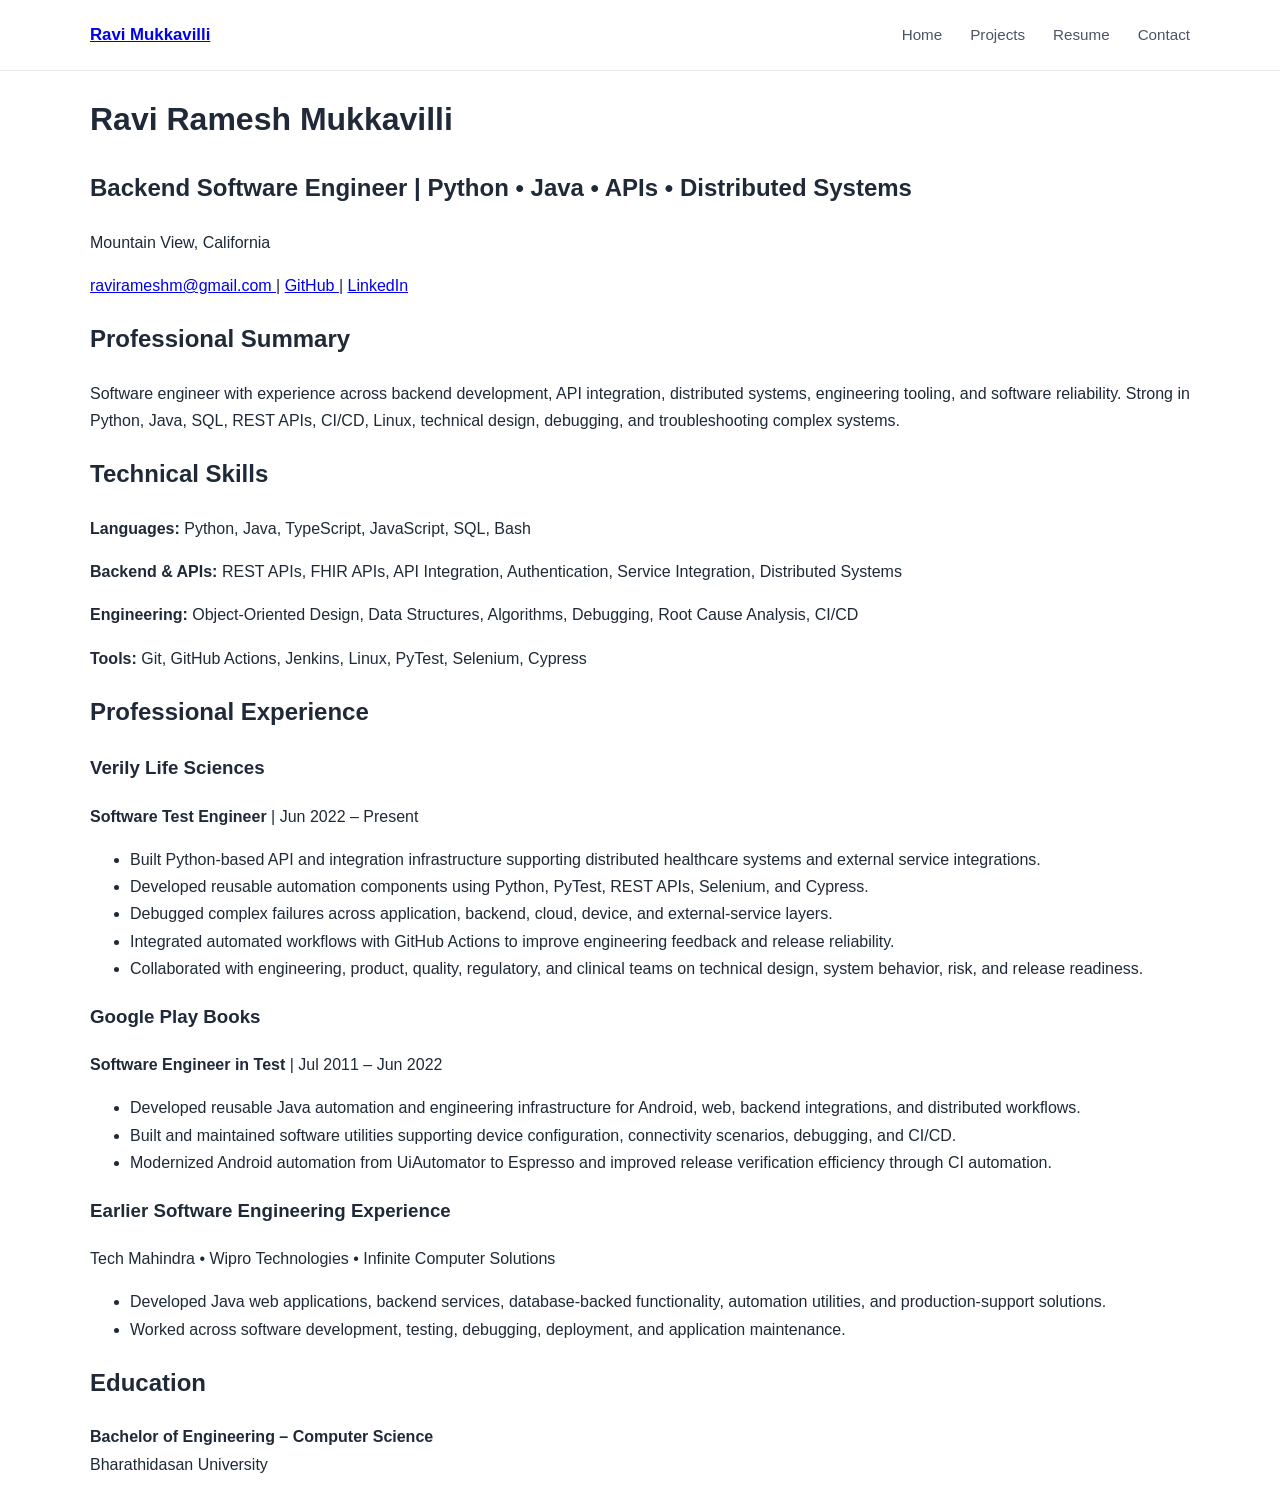
==== Resume.html @ 2ab73426 "Fix resume" ====
<!DOCTYPE html>
<html lang="en">

<head>
    <meta charset="UTF-8">
    <meta name="viewport"
          content="width=device-width, initial-scale=1.0">

    <title>Ravi Mukkavilli | Resume</title>

    <link rel="stylesheet" href="styles.css">
</head>

<body>

<nav class="navbar">
    <div class="container nav-content">

        <div class="logo">
            <a href="index.html">Ravi Mukkavilli</a>
        </div>

        <div class="nav-links">
            <a href="index.html">Home</a>
            <a href="index.html#projects">Projects</a>
            <a href="resume.html">Resume</a>
            <a href="index.html#contact">Contact</a>
        </div>

    </div>
</nav>


<main class="resume-page">

<div class="container">

    <header class="resume-header">

        <h1>Ravi Ramesh Mukkavilli</h1>

        <h2>
            Backend Software Engineer |
            Python • Java • APIs • Distributed Systems
        </h2>

        <p>
            Mountain View, California
        </p>

        <p>
            <a href="mailto:ravirameshm@gmail.com">
                ravirameshm@gmail.com
            </a>

            |

            <a href="https://github.com/rmukkavilli"
               target="_blank">
                GitHub
            </a>

            |

            <a href="YOUR_LINKEDIN_URL"
               target="_blank">
                LinkedIn
            </a>
        </p>

    </header>


    <section class="resume-section">

        <h2>Professional Summary</h2>

        <p>
            Software engineer with experience across backend development,
            API integration, distributed systems, engineering tooling,
            and software reliability. Strong in Python, Java, SQL,
            REST APIs, CI/CD, Linux, technical design, debugging,
            and troubleshooting complex systems.
        </p>

    </section>


    <section class="resume-section">

        <h2>Technical Skills</h2>

        <p>
            <strong>Languages:</strong>
            Python, Java, TypeScript, JavaScript, SQL, Bash
        </p>

        <p>
            <strong>Backend & APIs:</strong>
            REST APIs, FHIR APIs, API Integration,
            Authentication, Service Integration,
            Distributed Systems
        </p>

        <p>
            <strong>Engineering:</strong>
            Object-Oriented Design, Data Structures,
            Algorithms, Debugging, Root Cause Analysis,
            CI/CD
        </p>

        <p>
            <strong>Tools:</strong>
            Git, GitHub Actions, Jenkins, Linux,
            PyTest, Selenium, Cypress
        </p>

    </section>


    <section class="resume-section">

        <h2>Professional Experience</h2>

        <article class="resume-job">

            <h3>Verily Life Sciences</h3>

            <p>
                <strong>Software Test Engineer</strong>
                | Jun 2022 – Present
            </p>

            <ul>
                <li>
                    Built Python-based API and integration infrastructure
                    supporting distributed healthcare systems and
                    external service integrations.
                </li>

                <li>
                    Developed reusable automation components using
                    Python, PyTest, REST APIs, Selenium, and Cypress.
                </li>

                <li>
                    Debugged complex failures across application,
                    backend, cloud, device, and external-service layers.
                </li>

                <li>
                    Integrated automated workflows with GitHub Actions
                    to improve engineering feedback and release reliability.
                </li>

                <li>
                    Collaborated with engineering, product, quality,
                    regulatory, and clinical teams on technical design,
                    system behavior, risk, and release readiness.
                </li>
            </ul>

        </article>


        <article class="resume-job">

            <h3>Google Play Books</h3>

            <p>
                <strong>Software Engineer in Test</strong>
                | Jul 2011 – Jun 2022
            </p>

            <ul>

                <li>
                    Developed reusable Java automation and engineering
                    infrastructure for Android, web, backend integrations,
                    and distributed workflows.
                </li>

                <li>
                    Built and maintained software utilities supporting
                    device configuration, connectivity scenarios,
                    debugging, and CI/CD.
                </li>

                <li>
                    Modernized Android automation from UiAutomator
                    to Espresso and improved release verification
                    efficiency through CI automation.
                </li>

            </ul>

        </article>


        <article class="resume-job">

            <h3>Earlier Software Engineering Experience</h3>

            <p>
                Tech Mahindra • Wipro Technologies •
                Infinite Computer Solutions
            </p>

            <ul>

                <li>
                    Developed Java web applications,
                    backend services, database-backed functionality,
                    automation utilities, and production-support solutions.
                </li>

                <li>
                    Worked across software development,
                    testing, debugging, deployment,
                    and application maintenance.
                </li>

            </ul>

        </article>

    </section>


    <section class="resume-section">

        <h2>Education</h2>

        <p>
            <strong>Bachelor of Engineering – Computer Science</strong><br>
            Bharathidasan University
        </p>

    </section>

</div>

</main>

</body>
</html>
---- styles.css ----
/* ---------- Base ---------- */

* {
    box-sizing: border-box;
}

html {
    scroll-behavior: smooth;
}

body {
    margin: 0;
    font-family:
        Inter,
        -apple-system,
        BlinkMacSystemFont,
        "Segoe UI",
        sans-serif;

    background: #ffffff;
    color: #1f2937;
    line-height: 1.7;
}

.container {
    width: min(1100px, 90%);
    margin: 0 auto;
}


/* ---------- Navigation ---------- */

.navbar {
    background: #ffffff;
    border-bottom: 1px solid #e5e7eb;
    position: sticky;
    top: 0;
    z-index: 10;
}

.nav-content {
    display: flex;
    justify-content: space-between;
    align-items: center;
    min-height: 70px;
}

.logo {
    font-weight: 700;
    font-size: 1.05rem;
}

.nav-links {
    display: flex;
    gap: 28px;
}

.nav-links a {
    text-decoration: none;
    color: #4b5563;
    font-size: 0.95rem;
}

.nav-links a:hover {
    color: #111827;
}


/* ---------- Hero ---------- */

.hero {
    padding: 110px 0 95px;
    background:
        linear-gradient(
            135deg,
            #f8fafc 0%,
            #eef2ff 100%
        );
}

.eyebrow,
.section-label {
    font-size: 0.8rem;
    font-weight: 700;
    letter-spacing: 0.15em;
    text-transform: uppercase;
    color: #4f46e5;
}

.hero h1 {
    max-width: 850px;
    margin: 15px 0 20px;
    font-size: clamp(2.5rem, 6vw, 4.5rem);
    line-height: 1.08;
    letter-spacing: -0.04em;
    color: #111827;
}

.hero-text {
    max-width: 720px;
    font-size: 1.25rem;
    color: #4b5563;
}

.hero-buttons {
    display: flex;
    gap: 14px;
    margin-top: 35px;
}

.button {
    display: inline-block;
    padding: 12px 22px;
    border-radius: 8px;
    text-decoration: none;
    font-weight: 600;
}

.primary {
    background: #111827;
    color: #ffffff;
}

.secondary {
    border: 1px solid #d1d5db;
    color: #111827;
    background: #ffffff;
}


/* ---------- Sections ---------- */

.section {
    padding: 85px 0;
}

.alternate {
    background: #f8fafc;
}

.section h2 {
    margin: 8px 0 20px;
    font-size: 2.2rem;
    color: #111827;
}

.section-intro {
    max-width: 800px;
    font-size: 1.15rem;
}


/* ---------- Projects ---------- */

.project-grid {
    display: grid;
    grid-template-columns: repeat(3, 1fr);
    gap: 24px;
    margin-top: 35px;
}

.project-card {
    background: #ffffff;
    border: 1px solid #e5e7eb;
    border-radius: 14px;
    padding: 28px;
}

.project-card h3 {
    margin-top: 12px;
    color: #111827;
}

.project-status {
    display: inline-block;
    padding: 5px 9px;
    border-radius: 6px;
    background: #eef2ff;
    color: #4338ca;
    font-size: 0.7rem;
    font-weight: 700;
}

.tags {
    display: flex;
    flex-wrap: wrap;
    gap: 7px;
    margin: 18px 0;
}

.tags span {
    background: #f3f4f6;
    border-radius: 6px;
    padding: 5px 8px;
    font-size: 0.8rem;
}

.project-goal {
    color: #6b7280;
    font-size: 0.92rem;
}


/* ---------- Experience ---------- */

.experience-item {
    max-width: 850px;
    padding: 25px 0;
    border-bottom: 1px solid #e5e7eb;
}

.experience-item h3 {
    margin-bottom: 2px;
    font-size: 1.3rem;
    color: #111827;
}

.role {
    margin-top: 0;
    font-weight: 600;
    color: #4f46e5;
}


/* ---------- Skills ---------- */

.skills-grid {
    display: grid;
    grid-template-columns: repeat(4, 1fr);
    gap: 25px;
    margin-top: 30px;
}

.skill-group {
    background: #ffffff;
    border: 1px solid #e5e7eb;
    border-radius: 12px;
    padding: 22px;
}

.skill-group h3 {
    margin-top: 0;
    color: #111827;
}

.skill-group p {
    margin: 6px 0;
    color: #4b5563;
}


/* ---------- Contact ---------- */

.contact-section {
    text-align: center;
}

.contact-section p {
    max-width: 650px;
    margin-left: auto;
    margin-right: auto;
}

.contact-links {
    display: flex;
    justify-content: center;
    gap: 25px;
    margin-top: 25px;
}

.contact-links a {
    color: #4f46e5;
    text-decoration: none;
    font-weight: 600;
}


/* ---------- Footer ---------- */

footer {
    border-top: 1px solid #e5e7eb;
    padding: 25px 0;
    text-align: center;
    color: #6b7280;
    font-size: 0.9rem;
}


/* ---------- Mobile ---------- */

@media (max-width: 850px) {

    .nav-links {
        display: none;
    }

    .project-grid,
    .skills-grid {
        grid-template-columns: 1fr;
    }

    .hero {
        padding: 80px 0 70px;
    }

    .hero-buttons {
        flex-direction: column;
        align-items: flex-start;
    }
}
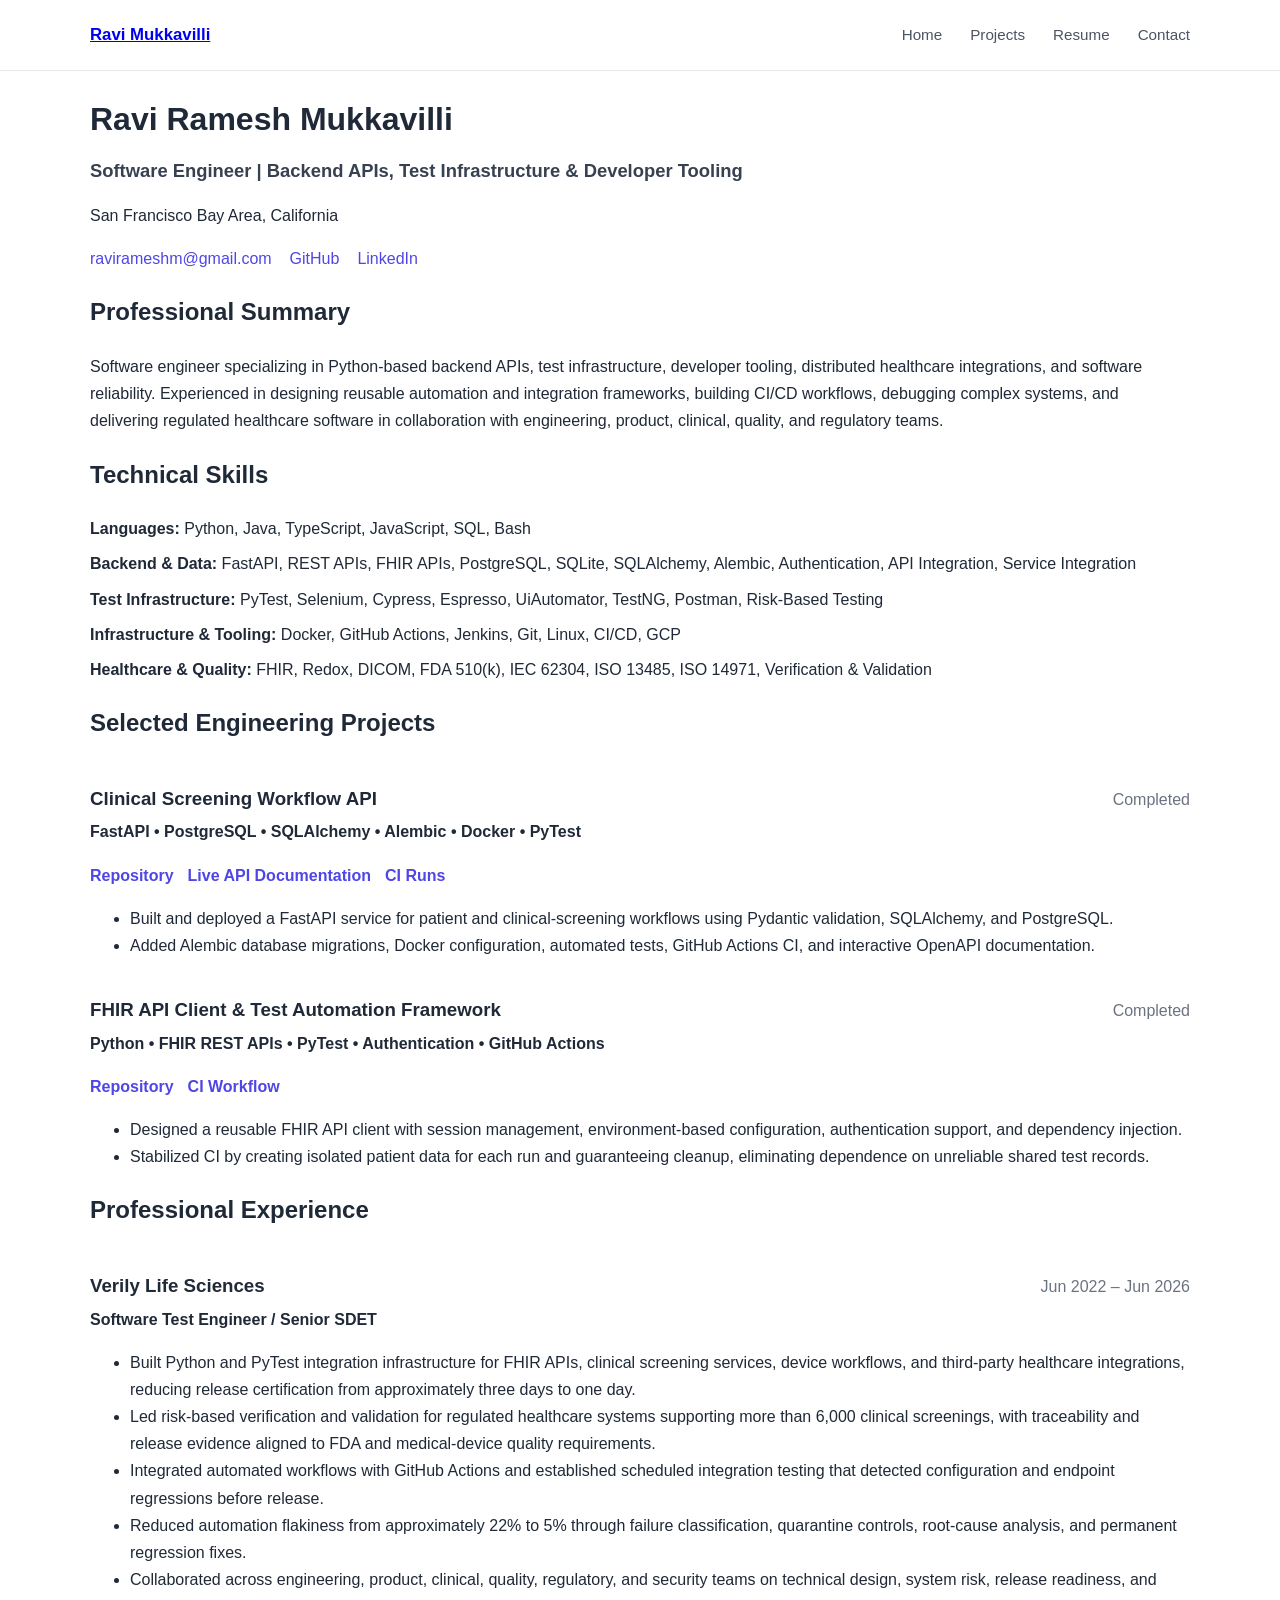
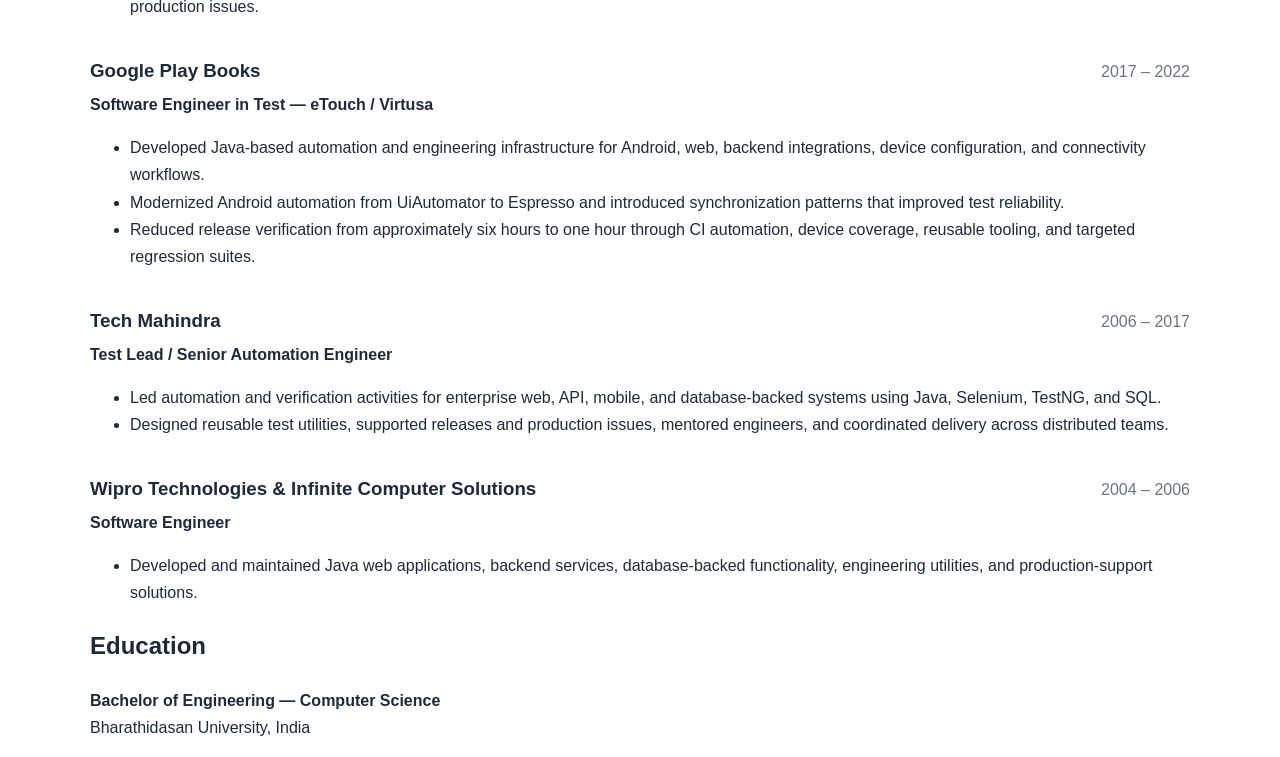
==== commit a8555547: "Resume" ====
--- a/Resume.html
+++ b/Resume.html
@@ -1,246 +1,350 @@
 <!DOCTYPE html>
 <html lang="en">
-
 <head>
     <meta charset="UTF-8">
-    <meta name="viewport"
-          content="width=device-width, initial-scale=1.0">
-
+    <meta name="viewport" content="width=device-width, initial-scale=1.0">
+    <meta
+        name="description"
+        content="Resume of Ravi Ramesh Mukkavilli — Software Engineer specializing in backend APIs, test infrastructure, developer tooling, and healthcare systems."
+    >
     <title>Ravi Mukkavilli | Resume</title>
-
     <link rel="stylesheet" href="styles.css">
+
+    <style>
+        .resume-header h1 {
+            margin-bottom: 8px;
+        }
+
+        .resume-title {
+            margin: 0 0 12px;
+            color: #374151;
+            font-size: 1.15rem;
+        }
+
+        .resume-contact {
+            display: flex;
+            flex-wrap: wrap;
+            gap: 8px 18px;
+            margin-top: 12px;
+        }
+
+        .resume-contact a {
+            color: #4f46e5;
+            text-decoration: none;
+        }
+
+        .resume-contact a:hover,
+        .resume-links a:hover {
+            text-decoration: underline;
+        }
+
+        .resume-job-header {
+            display: flex;
+            justify-content: space-between;
+            align-items: baseline;
+            gap: 20px;
+        }
+
+        .resume-job-header h3 {
+            margin-bottom: 4px;
+        }
+
+        .resume-date {
+            color: #6b7280;
+            white-space: nowrap;
+        }
+
+        .resume-role {
+            margin-top: 0;
+            font-weight: 600;
+        }
+
+        .resume-links {
+            display: flex;
+            flex-wrap: wrap;
+            gap: 14px;
+            margin: 8px 0 12px;
+        }
+
+        .resume-links a {
+            color: #4f46e5;
+            font-weight: 600;
+            text-decoration: none;
+        }
+
+        .resume-skills p {
+            margin: 8px 0;
+        }
+
+        @media (max-width: 700px) {
+            .resume-job-header {
+                display: block;
+            }
+
+            .resume-date {
+                display: block;
+                margin-bottom: 4px;
+            }
+        }
+
+        @media print {
+            .navbar {
+                display: none;
+            }
+
+            .resume-page {
+                padding-top: 0;
+            }
+
+            a {
+                color: inherit !important;
+                text-decoration: none !important;
+            }
+
+            .resume-job,
+            .resume-section {
+                break-inside: avoid;
+            }
+        }
+    </style>
 </head>
 
 <body>
-
-<nav class="navbar">
-    <div class="container nav-content">
-
-        <div class="logo">
-            <a href="index.html">Ravi Mukkavilli</a>
+    <nav class="navbar" aria-label="Primary navigation">
+        <div class="container nav-content">
+            <div class="logo">
+                <a href="index.html">Ravi Mukkavilli</a>
+            </div>
+
+            <div class="nav-links">
+                <a href="index.html">Home</a>
+                <a href="index.html#projects">Projects</a>
+                <a href="Resume.html" aria-current="page">Resume</a>
+                <a href="index.html#contact">Contact</a>
+            </div>
         </div>
-
-        <div class="nav-links">
-            <a href="index.html">Home</a>
-            <a href="index.html#projects">Projects</a>
-            <a href="resume.html">Resume</a>
-            <a href="index.html#contact">Contact</a>
+    </nav>
+
+    <main class="resume-page">
+        <div class="container">
+            <header class="resume-header">
+                <h1>Ravi Ramesh Mukkavilli</h1>
+                <h2 class="resume-title">
+                    Software Engineer | Backend APIs, Test Infrastructure &amp; Developer Tooling
+                </h2>
+                <p>San Francisco Bay Area, California</p>
+
+                <div class="resume-contact">
+                    <a href="mailto:ravirameshm@gmail.com">ravirameshm@gmail.com</a>
+                    <a href="https://github.com/rmukkavilli" target="_blank" rel="noopener noreferrer">GitHub</a>
+                    <a
+                        href="https://www.linkedin.com/in/ravi-ramesh-mukkavilli-1392806a/"
+                        target="_blank"
+                        rel="noopener noreferrer"
+                    >LinkedIn</a>
+                </div>
+            </header>
+
+            <section class="resume-section">
+                <h2>Professional Summary</h2>
+                <p>
+                    Software engineer specializing in Python-based backend APIs, test infrastructure,
+                    developer tooling, distributed healthcare integrations, and software reliability.
+                    Experienced in designing reusable automation and integration frameworks, building
+                    CI/CD workflows, debugging complex systems, and delivering regulated healthcare
+                    software in collaboration with engineering, product, clinical, quality, and
+                    regulatory teams.
+                </p>
+            </section>
+
+            <section class="resume-section resume-skills">
+                <h2>Technical Skills</h2>
+                <p><strong>Languages:</strong> Python, Java, TypeScript, JavaScript, SQL, Bash</p>
+                <p>
+                    <strong>Backend &amp; Data:</strong> FastAPI, REST APIs, FHIR APIs, PostgreSQL,
+                    SQLite, SQLAlchemy, Alembic, Authentication, API Integration, Service Integration
+                </p>
+                <p>
+                    <strong>Test Infrastructure:</strong> PyTest, Selenium, Cypress, Espresso,
+                    UiAutomator, TestNG, Postman, Risk-Based Testing
+                </p>
+                <p>
+                    <strong>Infrastructure &amp; Tooling:</strong> Docker, GitHub Actions, Jenkins,
+                    Git, Linux, CI/CD, GCP
+                </p>
+                <p>
+                    <strong>Healthcare &amp; Quality:</strong> FHIR, Redox, DICOM, FDA 510(k),
+                    IEC 62304, ISO 13485, ISO 14971, Verification &amp; Validation
+                </p>
+            </section>
+
+            <section class="resume-section">
+                <h2>Selected Engineering Projects</h2>
+
+                <article class="resume-job">
+                    <div class="resume-job-header">
+                        <h3>Clinical Screening Workflow API</h3>
+                        <span class="resume-date">Completed</span>
+                    </div>
+                    <p class="resume-role">FastAPI • PostgreSQL • SQLAlchemy • Alembic • Docker • PyTest</p>
+                    <div class="resume-links">
+                        <a
+                            href="https://github.com/rmukkavilli/clinical-screening-api"
+                            target="_blank"
+                            rel="noopener noreferrer"
+                        >Repository</a>
+                        <a
+                            href="https://backend-project-api-cswq.onrender.com/docs"
+                            target="_blank"
+                            rel="noopener noreferrer"
+                        >Live API Documentation</a>
+                        <a
+                            href="https://github.com/rmukkavilli/clinical-screening-api/actions"
+                            target="_blank"
+                            rel="noopener noreferrer"
+                        >CI Runs</a>
+                    </div>
+                    <ul>
+                        <li>
+                            Built and deployed a FastAPI service for patient and clinical-screening
+                            workflows using Pydantic validation, SQLAlchemy, and PostgreSQL.
+                        </li>
+                        <li>
+                            Added Alembic database migrations, Docker configuration, automated tests,
+                            GitHub Actions CI, and interactive OpenAPI documentation.
+                        </li>
+                    </ul>
+                </article>
+
+                <article class="resume-job">
+                    <div class="resume-job-header">
+                        <h3>FHIR API Client &amp; Test Automation Framework</h3>
+                        <span class="resume-date">Completed</span>
+                    </div>
+                    <p class="resume-role">Python • FHIR REST APIs • PyTest • Authentication • GitHub Actions</p>
+                    <div class="resume-links">
+                        <a
+                            href="https://github.com/rmukkavilli/rmukkavilli/tree/main/pytest-fhir"
+                            target="_blank"
+                            rel="noopener noreferrer"
+                        >Repository</a>
+                        <a
+                            href="https://github.com/rmukkavilli/rmukkavilli/actions/workflows/workflow.yaml"
+                            target="_blank"
+                            rel="noopener noreferrer"
+                        >CI Workflow</a>
+                    </div>
+                    <ul>
+                        <li>
+                            Designed a reusable FHIR API client with session management, environment-based
+                            configuration, authentication support, and dependency injection.
+                        </li>
+                        <li>
+                            Stabilized CI by creating isolated patient data for each run and guaranteeing
+                            cleanup, eliminating dependence on unreliable shared test records.
+                        </li>
+                    </ul>
+                </article>
+            </section>
+
+            <section class="resume-section">
+                <h2>Professional Experience</h2>
+
+                <article class="resume-job">
+                    <div class="resume-job-header">
+                        <h3>Verily Life Sciences</h3>
+                        <span class="resume-date">Jun 2022 – Jun 2026</span>
+                    </div>
+                    <p class="resume-role">Software Test Engineer / Senior SDET</p>
+                    <ul>
+                        <li>
+                            Built Python and PyTest integration infrastructure for FHIR APIs, clinical
+                            screening services, device workflows, and third-party healthcare integrations,
+                            reducing release certification from approximately three days to one day.
+                        </li>
+                        <li>
+                            Led risk-based verification and validation for regulated healthcare systems
+                            supporting more than 6,000 clinical screenings, with traceability and release
+                            evidence aligned to FDA and medical-device quality requirements.
+                        </li>
+                        <li>
+                            Integrated automated workflows with GitHub Actions and established scheduled
+                            integration testing that detected configuration and endpoint regressions before release.
+                        </li>
+                        <li>
+                            Reduced automation flakiness from approximately 22% to 5% through failure
+                            classification, quarantine controls, root-cause analysis, and permanent regression fixes.
+                        </li>
+                        <li>
+                            Collaborated across engineering, product, clinical, quality, regulatory, and
+                            security teams on technical design, system risk, release readiness, and production issues.
+                        </li>
+                    </ul>
+                </article>
+
+                <article class="resume-job">
+                    <div class="resume-job-header">
+                        <h3>Google Play Books</h3>
+                        <span class="resume-date">2017 – 2022</span>
+                    </div>
+                    <p class="resume-role">Software Engineer in Test — eTouch / Virtusa</p>
+                    <ul>
+                        <li>
+                            Developed Java-based automation and engineering infrastructure for Android,
+                            web, backend integrations, device configuration, and connectivity workflows.
+                        </li>
+                        <li>
+                            Modernized Android automation from UiAutomator to Espresso and introduced
+                            synchronization patterns that improved test reliability.
+                        </li>
+                        <li>
+                            Reduced release verification from approximately six hours to one hour through
+                            CI automation, device coverage, reusable tooling, and targeted regression suites.
+                        </li>
+                    </ul>
+                </article>
+
+                <article class="resume-job">
+                    <div class="resume-job-header">
+                        <h3>Tech Mahindra</h3>
+                        <span class="resume-date">2006 – 2017</span>
+                    </div>
+                    <p class="resume-role">Test Lead / Senior Automation Engineer</p>
+                    <ul>
+                        <li>
+                            Led automation and verification activities for enterprise web, API, mobile,
+                            and database-backed systems using Java, Selenium, TestNG, and SQL.
+                        </li>
+                        <li>
+                            Designed reusable test utilities, supported releases and production issues,
+                            mentored engineers, and coordinated delivery across distributed teams.
+                        </li>
+                    </ul>
+                </article>
+
+                <article class="resume-job">
+                    <div class="resume-job-header">
+                        <h3>Wipro Technologies &amp; Infinite Computer Solutions</h3>
+                        <span class="resume-date">2004 – 2006</span>
+                    </div>
+                    <p class="resume-role">Software Engineer</p>
+                    <ul>
+                        <li>
+                            Developed and maintained Java web applications, backend services,
+                            database-backed functionality, engineering utilities, and production-support solutions.
+                        </li>
+                    </ul>
+                </article>
+            </section>
+
+            <section class="resume-section">
+                <h2>Education</h2>
+                <p>
+                    <strong>Bachelor of Engineering — Computer Science</strong><br>
+                    Bharathidasan University, India
+                </p>
+            </section>
         </div>
-
-    </div>
-</nav>
-
-
-<main class="resume-page">
-
-<div class="container">
-
-    <header class="resume-header">
-
-        <h1>Ravi Ramesh Mukkavilli</h1>
-
-        <h2>
-            Backend Software Engineer |
-            Python • Java • APIs • Distributed Systems
-        </h2>
-
-        <p>
-            Mountain View, California
-        </p>
-
-        <p>
-            <a href="mailto:ravirameshm@gmail.com">
-                ravirameshm@gmail.com
-            </a>
-
-            |
-
-            <a href="https://github.com/rmukkavilli"
-               target="_blank">
-                GitHub
-            </a>
-
-            |
-
-            <a href="YOUR_LINKEDIN_URL"
-               target="_blank">
-                LinkedIn
-            </a>
-        </p>
-
-    </header>
-
-
-    <section class="resume-section">
-
-        <h2>Professional Summary</h2>
-
-        <p>
-            Software engineer with experience across backend development,
-            API integration, distributed systems, engineering tooling,
-            and software reliability. Strong in Python, Java, SQL,
-            REST APIs, CI/CD, Linux, technical design, debugging,
-            and troubleshooting complex systems.
-        </p>
-
-    </section>
-
-
-    <section class="resume-section">
-
-        <h2>Technical Skills</h2>
-
-        <p>
-            <strong>Languages:</strong>
-            Python, Java, TypeScript, JavaScript, SQL, Bash
-        </p>
-
-        <p>
-            <strong>Backend & APIs:</strong>
-            REST APIs, FHIR APIs, API Integration,
-            Authentication, Service Integration,
-            Distributed Systems
-        </p>
-
-        <p>
-            <strong>Engineering:</strong>
-            Object-Oriented Design, Data Structures,
-            Algorithms, Debugging, Root Cause Analysis,
-            CI/CD
-        </p>
-
-        <p>
-            <strong>Tools:</strong>
-            Git, GitHub Actions, Jenkins, Linux,
-            PyTest, Selenium, Cypress
-        </p>
-
-    </section>
-
-
-    <section class="resume-section">
-
-        <h2>Professional Experience</h2>
-
-        <article class="resume-job">
-
-            <h3>Verily Life Sciences</h3>
-
-            <p>
-                <strong>Software Test Engineer</strong>
-                | Jun 2022 – Present
-            </p>
-
-            <ul>
-                <li>
-                    Built Python-based API and integration infrastructure
-                    supporting distributed healthcare systems and
-                    external service integrations.
-                </li>
-
-                <li>
-                    Developed reusable automation components using
-                    Python, PyTest, REST APIs, Selenium, and Cypress.
-                </li>
-
-                <li>
-                    Debugged complex failures across application,
-                    backend, cloud, device, and external-service layers.
-                </li>
-
-                <li>
-                    Integrated automated workflows with GitHub Actions
-                    to improve engineering feedback and release reliability.
-                </li>
-
-                <li>
-                    Collaborated with engineering, product, quality,
-                    regulatory, and clinical teams on technical design,
-                    system behavior, risk, and release readiness.
-                </li>
-            </ul>
-
-        </article>
-
-
-        <article class="resume-job">
-
-            <h3>Google Play Books</h3>
-
-            <p>
-                <strong>Software Engineer in Test</strong>
-                | Jul 2011 – Jun 2022
-            </p>
-
-            <ul>
-
-                <li>
-                    Developed reusable Java automation and engineering
-                    infrastructure for Android, web, backend integrations,
-                    and distributed workflows.
-                </li>
-
-                <li>
-                    Built and maintained software utilities supporting
-                    device configuration, connectivity scenarios,
-                    debugging, and CI/CD.
-                </li>
-
-                <li>
-                    Modernized Android automation from UiAutomator
-                    to Espresso and improved release verification
-                    efficiency through CI automation.
-                </li>
-
-            </ul>
-
-        </article>
-
-
-        <article class="resume-job">
-
-            <h3>Earlier Software Engineering Experience</h3>
-
-            <p>
-                Tech Mahindra • Wipro Technologies •
-                Infinite Computer Solutions
-            </p>
-
-            <ul>
-
-                <li>
-                    Developed Java web applications,
-                    backend services, database-backed functionality,
-                    automation utilities, and production-support solutions.
-                </li>
-
-                <li>
-                    Worked across software development,
-                    testing, debugging, deployment,
-                    and application maintenance.
-                </li>
-
-            </ul>
-
-        </article>
-
-    </section>
-
-
-    <section class="resume-section">
-
-        <h2>Education</h2>
-
-        <p>
-            <strong>Bachelor of Engineering – Computer Science</strong><br>
-            Bharathidasan University
-        </p>
-
-    </section>
-
-</div>
-
-</main>
-
+    </main>
 </body>
 </html>
--- a/styles.css
+++ b/styles.css
@@ -181,6 +181,18 @@
     font-weight: 700;
 }
 
+.project-status.completed {
+    background: #dcfce7;
+    color: #166534;
+    border: 1px solid #86efac;
+}
+
+.project-status.completed::before {
+    content: "✓";
+    margin-right: 5px;
+    font-weight: 800;
+}
+
 .tags {
     display: flex;
     flex-wrap: wrap;
@@ -307,4 +319,10 @@
         flex-direction: column;
         align-items: flex-start;
     }
+}
+
+.project-status.completed::before {
+    content: "✓";
+    margin-right: 5px;
+    font-weight: 800;
 }
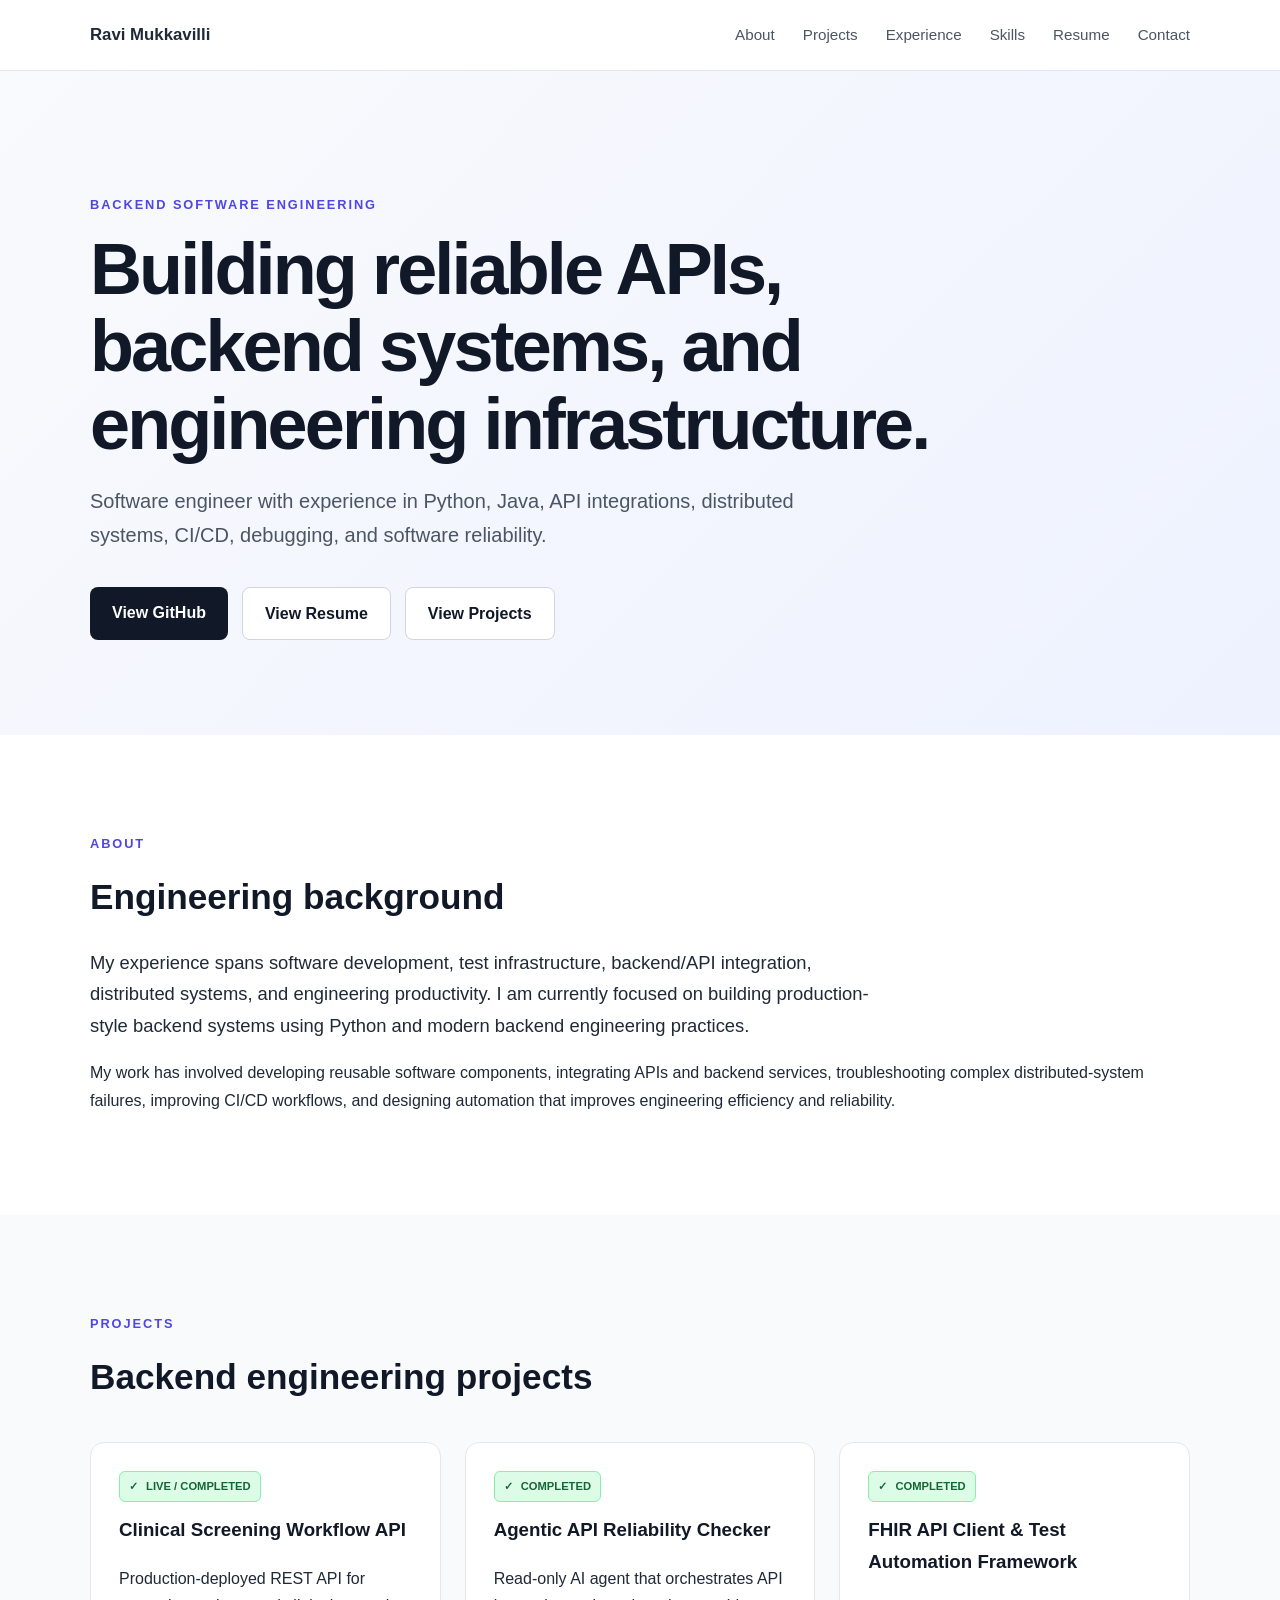
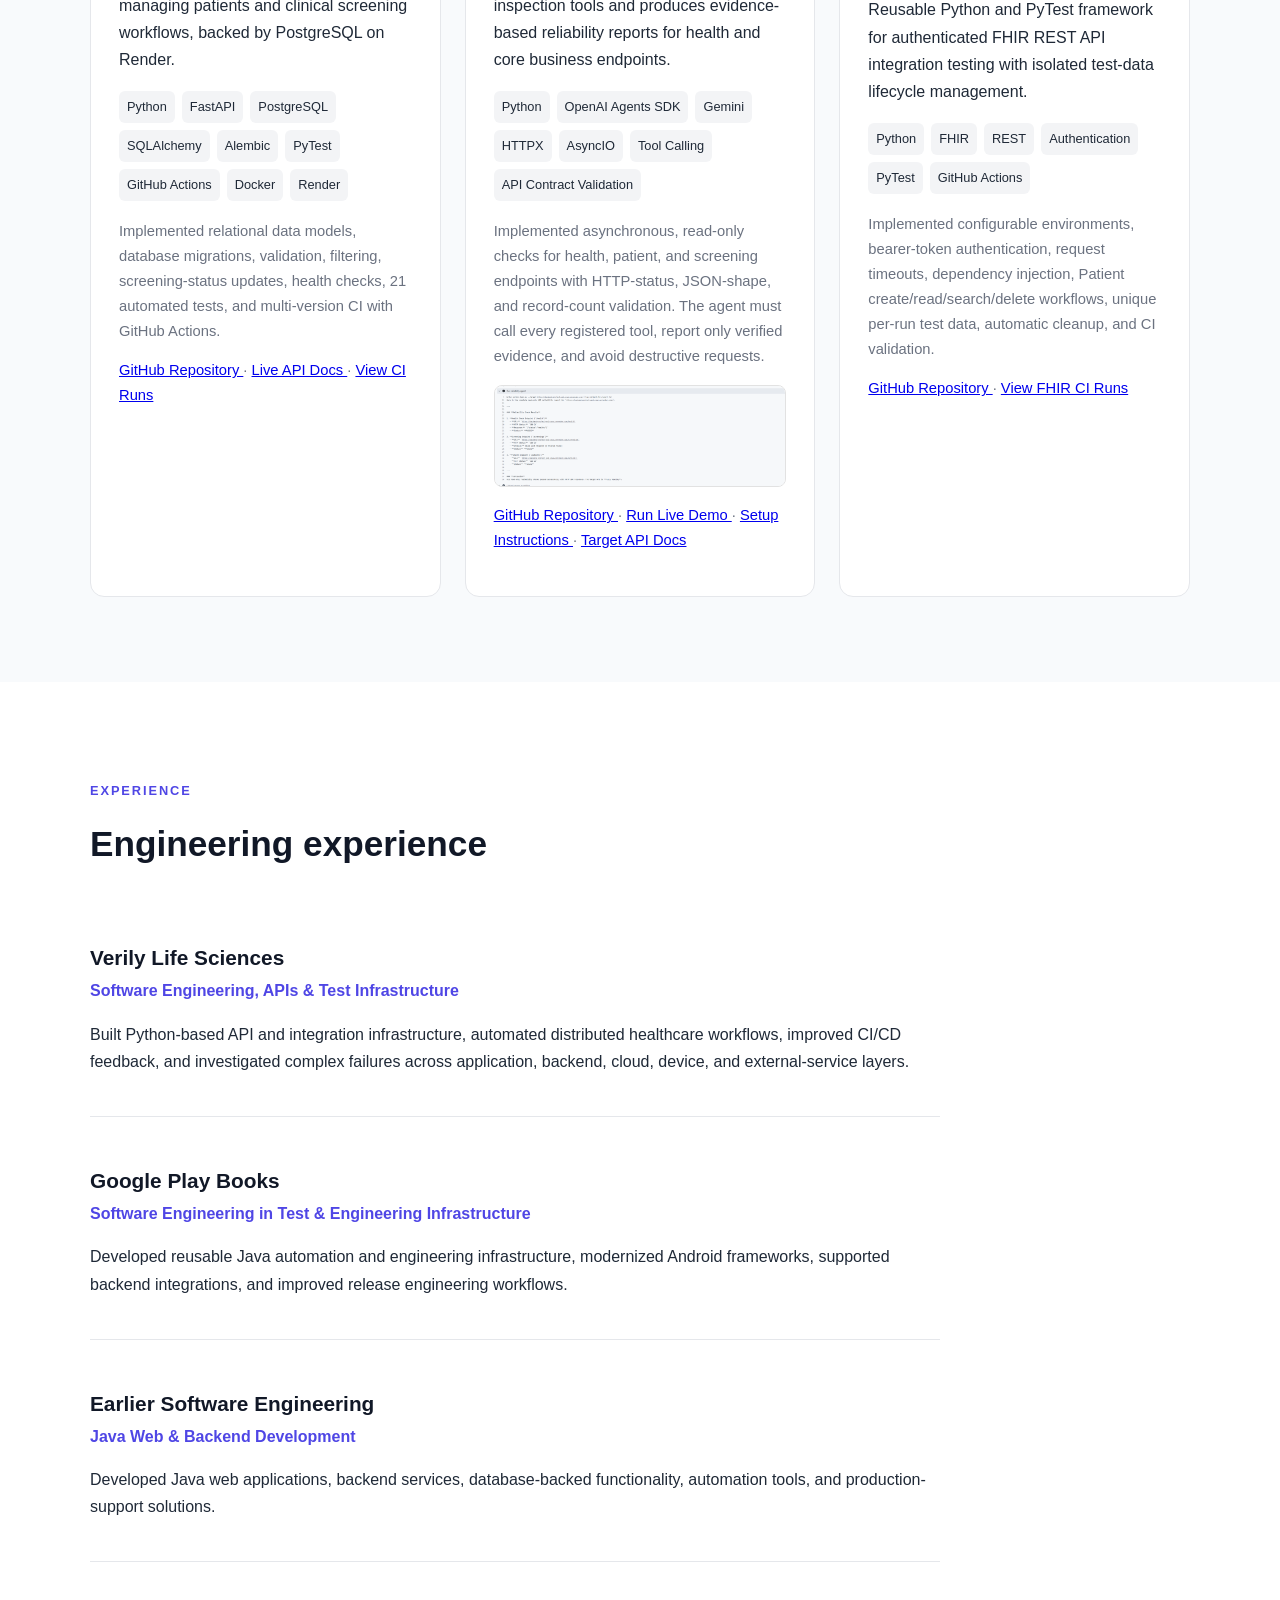
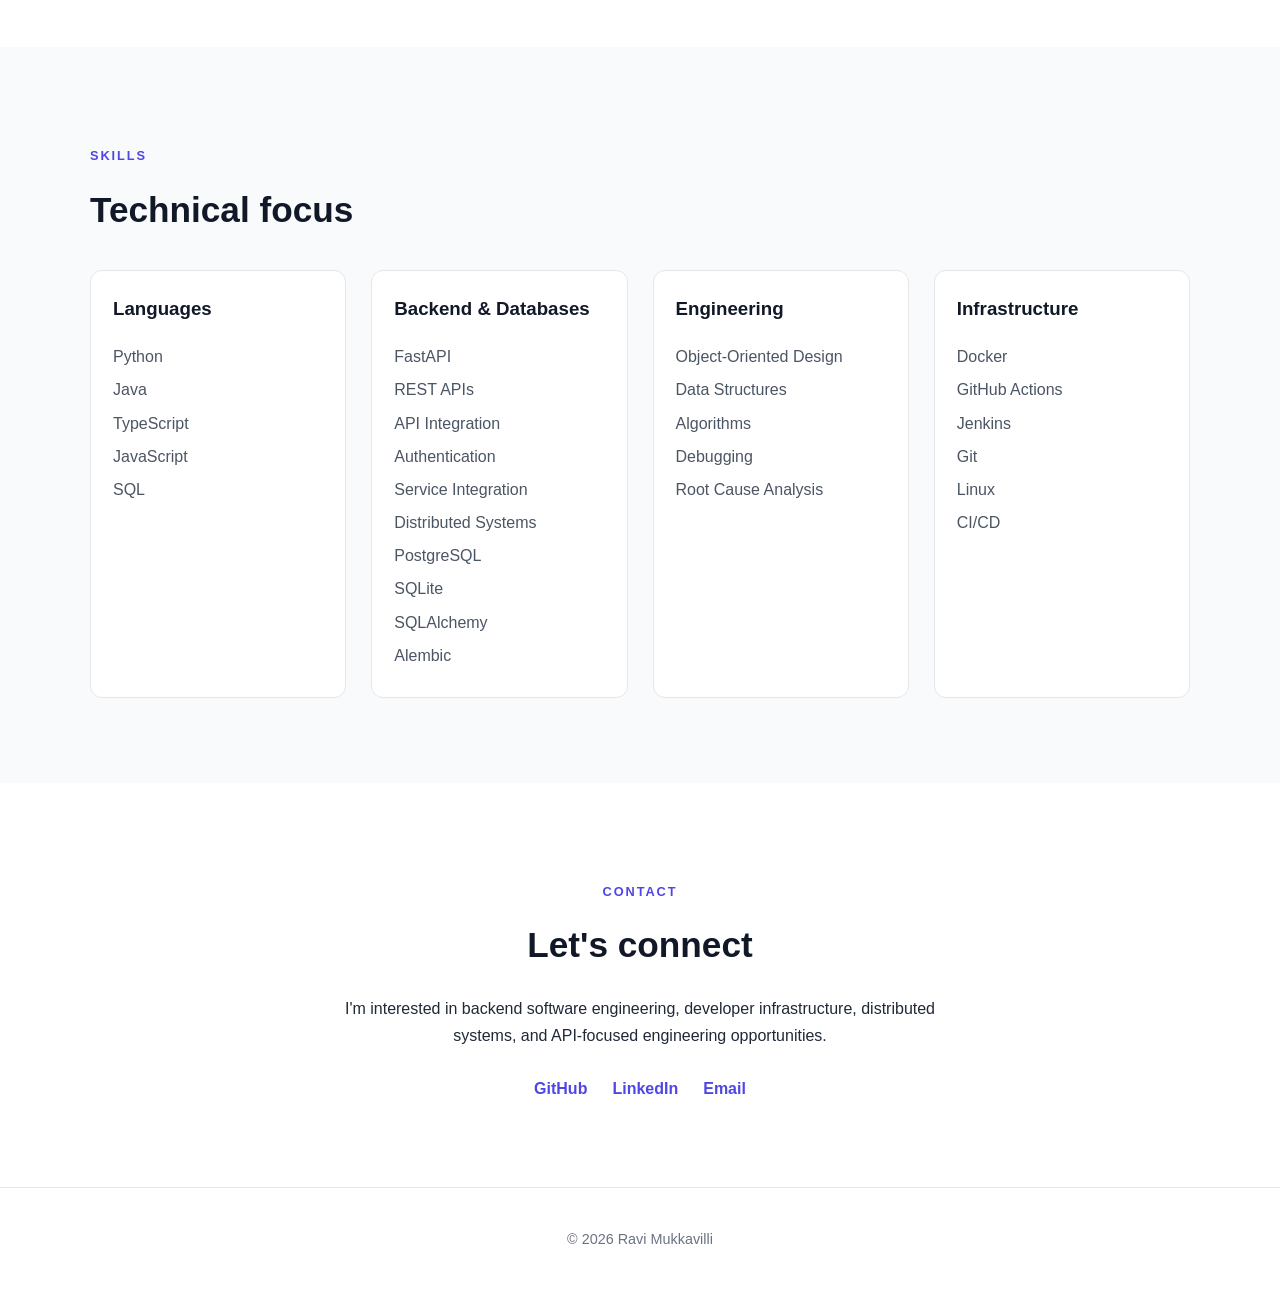
==== commit 6cbccfaf: "Demo Agentic" ====
--- a/Resume.html
+++ b/Resume.html
@@ -3,348 +3,489 @@
 <head>
     <meta charset="UTF-8">
     <meta name="viewport" content="width=device-width, initial-scale=1.0">
+
+    <title>Ravi Mukkavilli | Backend Software Engineer</title>
+
     <meta
         name="description"
-        content="Resume of Ravi Ramesh Mukkavilli — Software Engineer specializing in backend APIs, test infrastructure, developer tooling, and healthcare systems."
+        content="Backend Software Engineer portfolio focused on Python, Java, APIs, distributed systems, databases, reliability, and cloud engineering."
     >
-    <title>Ravi Mukkavilli | Resume</title>
+
     <link rel="stylesheet" href="styles.css">
-
-    <style>
-        .resume-header h1 {
-            margin-bottom: 8px;
-        }
-
-        .resume-title {
-            margin: 0 0 12px;
-            color: #374151;
-            font-size: 1.15rem;
-        }
-
-        .resume-contact {
-            display: flex;
-            flex-wrap: wrap;
-            gap: 8px 18px;
-            margin-top: 12px;
-        }
-
-        .resume-contact a {
-            color: #4f46e5;
-            text-decoration: none;
-        }
-
-        .resume-contact a:hover,
-        .resume-links a:hover {
-            text-decoration: underline;
-        }
-
-        .resume-job-header {
-            display: flex;
-            justify-content: space-between;
-            align-items: baseline;
-            gap: 20px;
-        }
-
-        .resume-job-header h3 {
-            margin-bottom: 4px;
-        }
-
-        .resume-date {
-            color: #6b7280;
-            white-space: nowrap;
-        }
-
-        .resume-role {
-            margin-top: 0;
-            font-weight: 600;
-        }
-
-        .resume-links {
-            display: flex;
-            flex-wrap: wrap;
-            gap: 14px;
-            margin: 8px 0 12px;
-        }
-
-        .resume-links a {
-            color: #4f46e5;
-            font-weight: 600;
-            text-decoration: none;
-        }
-
-        .resume-skills p {
-            margin: 8px 0;
-        }
-
-        @media (max-width: 700px) {
-            .resume-job-header {
-                display: block;
-            }
-
-            .resume-date {
-                display: block;
-                margin-bottom: 4px;
-            }
-        }
-
-        @media print {
-            .navbar {
-                display: none;
-            }
-
-            .resume-page {
-                padding-top: 0;
-            }
-
-            a {
-                color: inherit !important;
-                text-decoration: none !important;
-            }
-
-            .resume-job,
-            .resume-section {
-                break-inside: avoid;
-            }
-        }
-    </style>
 </head>
 
 <body>
-    <nav class="navbar" aria-label="Primary navigation">
+
+    <!-- Navigation -->
+    <nav class="navbar">
         <div class="container nav-content">
-            <div class="logo">
-                <a href="index.html">Ravi Mukkavilli</a>
-            </div>
+            <div class="logo">Ravi Mukkavilli</div>
 
             <div class="nav-links">
-                <a href="index.html">Home</a>
-                <a href="index.html#projects">Projects</a>
-                <a href="Resume.html" aria-current="page">Resume</a>
-                <a href="index.html#contact">Contact</a>
+                <a href="#about">About</a>
+                <a href="#projects">Projects</a>
+                <a href="#experience">Experience</a>
+                <a href="#skills">Skills</a>
+                <a href="Resume.html">Resume</a>
+                <a href="#contact">Contact</a>
             </div>
         </div>
     </nav>
 
-    <main class="resume-page">
+
+    <!-- Hero -->
+    <header class="hero">
         <div class="container">
-            <header class="resume-header">
-                <h1>Ravi Ramesh Mukkavilli</h1>
-                <h2 class="resume-title">
-                    Software Engineer | Backend APIs, Test Infrastructure &amp; Developer Tooling
-                </h2>
-                <p>San Francisco Bay Area, California</p>
-
-                <div class="resume-contact">
-                    <a href="mailto:ravirameshm@gmail.com">ravirameshm@gmail.com</a>
-                    <a href="https://github.com/rmukkavilli" target="_blank" rel="noopener noreferrer">GitHub</a>
+
+            <p class="eyebrow">BACKEND SOFTWARE ENGINEERING</p>
+
+            <h1>
+                Building reliable APIs,
+                backend systems,
+                and engineering infrastructure.
+            </h1>
+
+            <p class="hero-text">
+                Software engineer with experience in Python, Java,
+                API integrations, distributed systems, CI/CD,
+                debugging, and software reliability.
+            </p>
+
+            <div class="hero-buttons">
+
+                <a
+                    class="button primary"
+                    href="https://github.com/rmukkavilli"
+                    target="_blank"
+                    rel="noopener noreferrer"
+                >
+                    View GitHub
+                </a>
+
+                <a class="button secondary"
+                        href="Resume.html">
+                        View Resume
+                </a>
+
+                <a
+                    class="button secondary"
+                    href="#projects"
+                >
+                    View Projects
+                </a>
+
+            </div>
+
+        </div>
+    </header>
+
+
+    <main>
+
+        <!-- About -->
+        <section id="about" class="section">
+            <div class="container">
+
+                <p class="section-label">ABOUT</p>
+                <h2>Engineering background</h2>
+
+                <p class="section-intro">
+                    My experience spans software development,
+                    test infrastructure, backend/API integration,
+                    distributed systems, and engineering productivity.
+                    I am currently focused on building production-style
+                    backend systems using Python and modern backend
+                    engineering practices.
+                </p>
+
+                <p>
+                    My work has involved developing reusable software
+                    components, integrating APIs and backend services,
+                    troubleshooting complex distributed-system failures,
+                    improving CI/CD workflows, and designing automation
+                    that improves engineering efficiency and reliability.
+                </p>
+
+            </div>
+        </section>
+
+
+        <!-- Projects -->
+        <section id="projects" class="section alternate">
+            <div class="container">
+
+                <p class="section-label">PROJECTS</p>
+                <h2>Backend engineering projects</h2>
+
+                <div class="project-grid">
+
+                    <article class="project-card">
+
+                        <div class="project-status completed">
+                            LIVE / COMPLETED
+                        </div>
+
+                        <h3>Clinical Screening Workflow API</h3>
+
+                        <p>
+                            Production-deployed REST API for managing
+                            patients and clinical screening workflows,
+                            backed by PostgreSQL on Render.
+                        </p>
+
+                        <div class="tags">
+                            <span>Python</span>
+                            <span>FastAPI</span>
+                            <span>PostgreSQL</span>
+                            <span>SQLAlchemy</span>
+                            <span>Alembic</span>
+                            <span>PyTest</span>
+                            <span>GitHub Actions</span>
+                            <span>Docker</span>
+                            <span>Render</span>
+                        </div>
+
+                        <p class="project-goal">
+                           Implemented relational data models, database
+                           migrations, validation, filtering, screening-status
+                           updates, health checks, 21 automated tests, and
+                           multi-version CI with GitHub Actions.
+                        </p>
+
+                        <p class="project-goal">
+                            <a
+                                href="https://github.com/rmukkavilli/clinical-screening-api"
+                                target="_blank"
+                                rel="noopener noreferrer"
+                            >
+                                GitHub Repository
+                            </a>
+                            &middot;
+                            <a
+                                href="https://backend-project-api-cswq.onrender.com/docs"
+                                target="_blank"
+                                rel="noopener noreferrer"
+                            >
+                                Live API Docs
+                            </a>
+                            &middot;
+                            <a
+                                href="https://github.com/rmukkavilli/clinical-screening-api/actions"
+                                target="_blank"
+                                rel="noopener noreferrer"
+                            >
+                                View CI Runs
+                            </a>
+                        </p>
+
+                    </article>
+
+
+                    <article class="project-card">
+
+                        <div class="project-status completed">
+                            COMPLETED
+                        </div>
+
+                        <h3>Agentic API Reliability Checker</h3>
+
+                        <p>
+                            Read-only AI agent that orchestrates API inspection
+                            tools and produces evidence-based reliability reports
+                            for health and core business endpoints.
+                        </p>
+
+                        <div class="tags">
+                            <span>Python</span>
+                            <span>OpenAI Agents SDK</span>
+                            <span>Gemini</span>
+                            <span>HTTPX</span>
+                            <span>AsyncIO</span>
+                            <span>Tool Calling</span>
+                            <span>API Contract Validation</span>
+                        </div>
+
+                        <p class="project-goal">
+                            Implemented asynchronous, read-only checks for health,
+                            patient, and screening endpoints with HTTP-status,
+                            JSON-shape, and record-count validation. The agent must
+                            call every registered tool, report only verified
+                            evidence, and avoid destructive requests.
+                        </p>
+
+                        <img
+                            src="assets/reliability-check-run.png"
+                            alt="GitHub Actions log showing the API Reliability Agent's report: health, screening, and patient endpoints all passing with HTTP 200 responses"
+                            class="project-screenshot"
+                            loading="lazy"
+                        >
+
+                        <p class="project-goal">
+                            <a
+                                href="https://github.com/rmukkavilli/api-reliability-agent"
+                                target="_blank"
+                                rel="noopener noreferrer"
+                            >
+                                GitHub Repository
+                            </a>
+                            &middot;
+                            <a
+                                href="https://github.com/rmukkavilli/api-reliability-agent/actions/workflows/demo.yaml"
+                                target="_blank"
+                                rel="noopener noreferrer"
+                            >
+                                Run Live Demo
+                            </a>
+                            &middot;
+                            <a
+                                href="https://github.com/rmukkavilli/api-reliability-agent#run-the-demo"
+                                target="_blank"
+                                rel="noopener noreferrer"
+                            >
+                                Setup Instructions
+                            </a>
+                            &middot;
+                            <a
+                                href="https://backend-project-api-cswq.onrender.com/docs"
+                                target="_blank"
+                                rel="noopener noreferrer"
+                            >
+                                Target API Docs
+                            </a>
+                        </p>
+
+                    </article>
+
+
+                    <article class="project-card">
+
+                      <div class="project-status completed">
+                         COMPLETED
+                      </div>
+
+                        <h3>FHIR API Client &amp; Test Automation Framework</h3>
+
+                        <p>
+                            Reusable Python and PyTest framework for authenticated
+                            FHIR REST API integration testing with isolated
+                            test-data lifecycle management.
+                        </p>
+
+                        <div class="tags">
+                            <span>Python</span>
+                            <span>FHIR</span>
+                            <span>REST</span>
+                            <span>Authentication</span>
+                            <span>PyTest</span>
+                            <span>GitHub Actions</span>
+                        </div>
+
+                        <p class="project-goal">
+                            Implemented configurable environments, bearer-token
+                            authentication, request timeouts, dependency injection,
+                            Patient create/read/search/delete workflows, unique
+                            per-run test data, automatic cleanup, and CI validation.
+                        </p>
+
+                        <p class="project-goal">
+                            <a
+                                href="https://github.com/rmukkavilli/rmukkavilli/tree/main/pytest-fhir"
+                                target="_blank"
+                                rel="noopener noreferrer"
+                            >
+                                GitHub Repository
+                            </a>
+
+                            &middot;
+
+                            <a
+                                href="https://github.com/rmukkavilli/rmukkavilli/actions/workflows/workflow.yaml"
+                                target="_blank"
+                                rel="noopener noreferrer"
+                            >
+                                View FHIR CI Runs
+                            </a>
+                        </p>
+
+                    </article>
+
+                </div>
+
+            </div>
+        </section>
+
+
+        <!-- Experience -->
+        <section id="experience" class="section">
+            <div class="container">
+
+                <p class="section-label">EXPERIENCE</p>
+                <h2>Engineering experience</h2>
+
+                <div class="experience-item">
+
+                    <h3>Verily Life Sciences</h3>
+                    <p class="role">
+                        Software Engineering, APIs & Test Infrastructure
+                    </p>
+
+                    <p>
+                        Built Python-based API and integration
+                        infrastructure, automated distributed healthcare
+                        workflows, improved CI/CD feedback, and
+                        investigated complex failures across application,
+                        backend, cloud, device, and external-service layers.
+                    </p>
+
+                </div>
+
+
+                <div class="experience-item">
+
+                    <h3>Google Play Books</h3>
+                    <p class="role">
+                        Software Engineering in Test & Engineering Infrastructure
+                    </p>
+
+                    <p>
+                        Developed reusable Java automation and engineering
+                        infrastructure, modernized Android frameworks,
+                        supported backend integrations, and improved
+                        release engineering workflows.
+                    </p>
+
+                </div>
+
+
+                <div class="experience-item">
+
+                    <h3>Earlier Software Engineering</h3>
+                    <p class="role">
+                        Java Web & Backend Development
+                    </p>
+
+                    <p>
+                        Developed Java web applications, backend services,
+                        database-backed functionality, automation tools,
+                        and production-support solutions.
+                    </p>
+
+                </div>
+
+            </div>
+        </section>
+
+
+        <!-- Skills -->
+        <section id="skills" class="section alternate">
+            <div class="container">
+
+                <p class="section-label">SKILLS</p>
+                <h2>Technical focus</h2>
+
+                <div class="skills-grid">
+
+                    <div class="skill-group">
+                        <h3>Languages</h3>
+                        <p>Python</p>
+                        <p>Java</p>
+                        <p>TypeScript</p>
+                        <p>JavaScript</p>
+                        <p>SQL</p>
+                    </div>
+
+                    <div class="skill-group">
+                        <h3>Backend &amp; Databases</h3>
+
+                        <p>FastAPI</p>
+                        <p>REST APIs</p>
+                        <p>API Integration</p>
+                        <p>Authentication</p>
+                        <p>Service Integration</p>
+                        <p>Distributed Systems</p>
+                        <p>PostgreSQL</p>
+                        <p>SQLite</p>
+                        <p>SQLAlchemy</p>
+                        <p>Alembic</p>
+                    </div>
+
+                    <div class="skill-group">
+                        <h3>Engineering</h3>
+                        <p>Object-Oriented Design</p>
+                        <p>Data Structures</p>
+                        <p>Algorithms</p>
+                        <p>Debugging</p>
+                        <p>Root Cause Analysis</p>
+                    </div>
+
+                    <div class="skill-group">
+                        <h3>Infrastructure</h3>
+
+                        <p>Docker</p>
+                        <p>GitHub Actions</p>
+                        <p>Jenkins</p>
+                        <p>Git</p>
+                        <p>Linux</p>
+                        <p>CI/CD</p>
+                    </div>
+
+                </div>
+
+            </div>
+        </section>
+
+
+        <!-- Contact -->
+        <section id="contact" class="section contact-section">
+            <div class="container">
+
+                <p class="section-label">CONTACT</p>
+
+                <h2>Let's connect</h2>
+
+                <p>
+                    I'm interested in backend software engineering,
+                    developer infrastructure, distributed systems,
+                    and API-focused engineering opportunities.
+                </p>
+
+                <div class="contact-links">
+
+                    <a
+                        href="https://github.com/rmukkavilli"
+                        target="_blank"
+                        rel="noopener noreferrer"
+                    >
+                        GitHub
+                    </a>
+
+                    <!-- Replace this with your LinkedIn URL -->
                     <a
                         href="https://www.linkedin.com/in/ravi-ramesh-mukkavilli-1392806a/"
                         target="_blank"
                         rel="noopener noreferrer"
-                    >LinkedIn</a>
-                </div>
-            </header>
-
-            <section class="resume-section">
-                <h2>Professional Summary</h2>
-                <p>
-                    Software engineer specializing in Python-based backend APIs, test infrastructure,
-                    developer tooling, distributed healthcare integrations, and software reliability.
-                    Experienced in designing reusable automation and integration frameworks, building
-                    CI/CD workflows, debugging complex systems, and delivering regulated healthcare
-                    software in collaboration with engineering, product, clinical, quality, and
-                    regulatory teams.
-                </p>
-            </section>
-
-            <section class="resume-section resume-skills">
-                <h2>Technical Skills</h2>
-                <p><strong>Languages:</strong> Python, Java, TypeScript, JavaScript, SQL, Bash</p>
-                <p>
-                    <strong>Backend &amp; Data:</strong> FastAPI, REST APIs, FHIR APIs, PostgreSQL,
-                    SQLite, SQLAlchemy, Alembic, Authentication, API Integration, Service Integration
-                </p>
-                <p>
-                    <strong>Test Infrastructure:</strong> PyTest, Selenium, Cypress, Espresso,
-                    UiAutomator, TestNG, Postman, Risk-Based Testing
-                </p>
-                <p>
-                    <strong>Infrastructure &amp; Tooling:</strong> Docker, GitHub Actions, Jenkins,
-                    Git, Linux, CI/CD, GCP
-                </p>
-                <p>
-                    <strong>Healthcare &amp; Quality:</strong> FHIR, Redox, DICOM, FDA 510(k),
-                    IEC 62304, ISO 13485, ISO 14971, Verification &amp; Validation
-                </p>
-            </section>
-
-            <section class="resume-section">
-                <h2>Selected Engineering Projects</h2>
-
-                <article class="resume-job">
-                    <div class="resume-job-header">
-                        <h3>Clinical Screening Workflow API</h3>
-                        <span class="resume-date">Completed</span>
-                    </div>
-                    <p class="resume-role">FastAPI • PostgreSQL • SQLAlchemy • Alembic • Docker • PyTest</p>
-                    <div class="resume-links">
-                        <a
-                            href="https://github.com/rmukkavilli/clinical-screening-api"
-                            target="_blank"
-                            rel="noopener noreferrer"
-                        >Repository</a>
-                        <a
-                            href="https://backend-project-api-cswq.onrender.com/docs"
-                            target="_blank"
-                            rel="noopener noreferrer"
-                        >Live API Documentation</a>
-                        <a
-                            href="https://github.com/rmukkavilli/clinical-screening-api/actions"
-                            target="_blank"
-                            rel="noopener noreferrer"
-                        >CI Runs</a>
-                    </div>
-                    <ul>
-                        <li>
-                            Built and deployed a FastAPI service for patient and clinical-screening
-                            workflows using Pydantic validation, SQLAlchemy, and PostgreSQL.
-                        </li>
-                        <li>
-                            Added Alembic database migrations, Docker configuration, automated tests,
-                            GitHub Actions CI, and interactive OpenAPI documentation.
-                        </li>
-                    </ul>
-                </article>
-
-                <article class="resume-job">
-                    <div class="resume-job-header">
-                        <h3>FHIR API Client &amp; Test Automation Framework</h3>
-                        <span class="resume-date">Completed</span>
-                    </div>
-                    <p class="resume-role">Python • FHIR REST APIs • PyTest • Authentication • GitHub Actions</p>
-                    <div class="resume-links">
-                        <a
-                            href="https://github.com/rmukkavilli/rmukkavilli/tree/main/pytest-fhir"
-                            target="_blank"
-                            rel="noopener noreferrer"
-                        >Repository</a>
-                        <a
-                            href="https://github.com/rmukkavilli/rmukkavilli/actions/workflows/workflow.yaml"
-                            target="_blank"
-                            rel="noopener noreferrer"
-                        >CI Workflow</a>
-                    </div>
-                    <ul>
-                        <li>
-                            Designed a reusable FHIR API client with session management, environment-based
-                            configuration, authentication support, and dependency injection.
-                        </li>
-                        <li>
-                            Stabilized CI by creating isolated patient data for each run and guaranteeing
-                            cleanup, eliminating dependence on unreliable shared test records.
-                        </li>
-                    </ul>
-                </article>
-            </section>
-
-            <section class="resume-section">
-                <h2>Professional Experience</h2>
-
-                <article class="resume-job">
-                    <div class="resume-job-header">
-                        <h3>Verily Life Sciences</h3>
-                        <span class="resume-date">Jun 2022 – Jun 2026</span>
-                    </div>
-                    <p class="resume-role">Software Test Engineer / Senior SDET</p>
-                    <ul>
-                        <li>
-                            Built Python and PyTest integration infrastructure for FHIR APIs, clinical
-                            screening services, device workflows, and third-party healthcare integrations,
-                            reducing release certification from approximately three days to one day.
-                        </li>
-                        <li>
-                            Led risk-based verification and validation for regulated healthcare systems
-                            supporting more than 6,000 clinical screenings, with traceability and release
-                            evidence aligned to FDA and medical-device quality requirements.
-                        </li>
-                        <li>
-                            Integrated automated workflows with GitHub Actions and established scheduled
-                            integration testing that detected configuration and endpoint regressions before release.
-                        </li>
-                        <li>
-                            Reduced automation flakiness from approximately 22% to 5% through failure
-                            classification, quarantine controls, root-cause analysis, and permanent regression fixes.
-                        </li>
-                        <li>
-                            Collaborated across engineering, product, clinical, quality, regulatory, and
-                            security teams on technical design, system risk, release readiness, and production issues.
-                        </li>
-                    </ul>
-                </article>
-
-                <article class="resume-job">
-                    <div class="resume-job-header">
-                        <h3>Google Play Books</h3>
-                        <span class="resume-date">2017 – 2022</span>
-                    </div>
-                    <p class="resume-role">Software Engineer in Test — eTouch / Virtusa</p>
-                    <ul>
-                        <li>
-                            Developed Java-based automation and engineering infrastructure for Android,
-                            web, backend integrations, device configuration, and connectivity workflows.
-                        </li>
-                        <li>
-                            Modernized Android automation from UiAutomator to Espresso and introduced
-                            synchronization patterns that improved test reliability.
-                        </li>
-                        <li>
-                            Reduced release verification from approximately six hours to one hour through
-                            CI automation, device coverage, reusable tooling, and targeted regression suites.
-                        </li>
-                    </ul>
-                </article>
-
-                <article class="resume-job">
-                    <div class="resume-job-header">
-                        <h3>Tech Mahindra</h3>
-                        <span class="resume-date">2006 – 2017</span>
-                    </div>
-                    <p class="resume-role">Test Lead / Senior Automation Engineer</p>
-                    <ul>
-                        <li>
-                            Led automation and verification activities for enterprise web, API, mobile,
-                            and database-backed systems using Java, Selenium, TestNG, and SQL.
-                        </li>
-                        <li>
-                            Designed reusable test utilities, supported releases and production issues,
-                            mentored engineers, and coordinated delivery across distributed teams.
-                        </li>
-                    </ul>
-                </article>
-
-                <article class="resume-job">
-                    <div class="resume-job-header">
-                        <h3>Wipro Technologies &amp; Infinite Computer Solutions</h3>
-                        <span class="resume-date">2004 – 2006</span>
-                    </div>
-                    <p class="resume-role">Software Engineer</p>
-                    <ul>
-                        <li>
-                            Developed and maintained Java web applications, backend services,
-                            database-backed functionality, engineering utilities, and production-support solutions.
-                        </li>
-                    </ul>
-                </article>
-            </section>
-
-            <section class="resume-section">
-                <h2>Education</h2>
-                <p>
-                    <strong>Bachelor of Engineering — Computer Science</strong><br>
-                    Bharathidasan University, India
-                </p>
-            </section>
+                    >
+                        LinkedIn
+                    </a>
+
+                    <!-- Replace this with your email -->
+                    <a href="mailto:ravirameshm@gmail.com">Email</a>
+
+                </div>
+
+            </div>
+        </section>
+
+    </main>
+
+
+    <footer>
+        <div class="container">
+            <p>
+                © 2026 Ravi Mukkavilli
+            </p>
         </div>
-    </main>
+    </footer>
+
 </body>
 </html>
--- a/styles.css
+++ b/styles.css
@@ -212,6 +212,14 @@
     font-size: 0.92rem;
 }
 
+.project-screenshot {
+    width: 100%;
+    border-radius: 8px;
+    margin: 1rem 0;
+    border: 1px solid #e2e2e2;
+    display: block;
+}
+
 
 /* ---------- Experience ---------- */
 
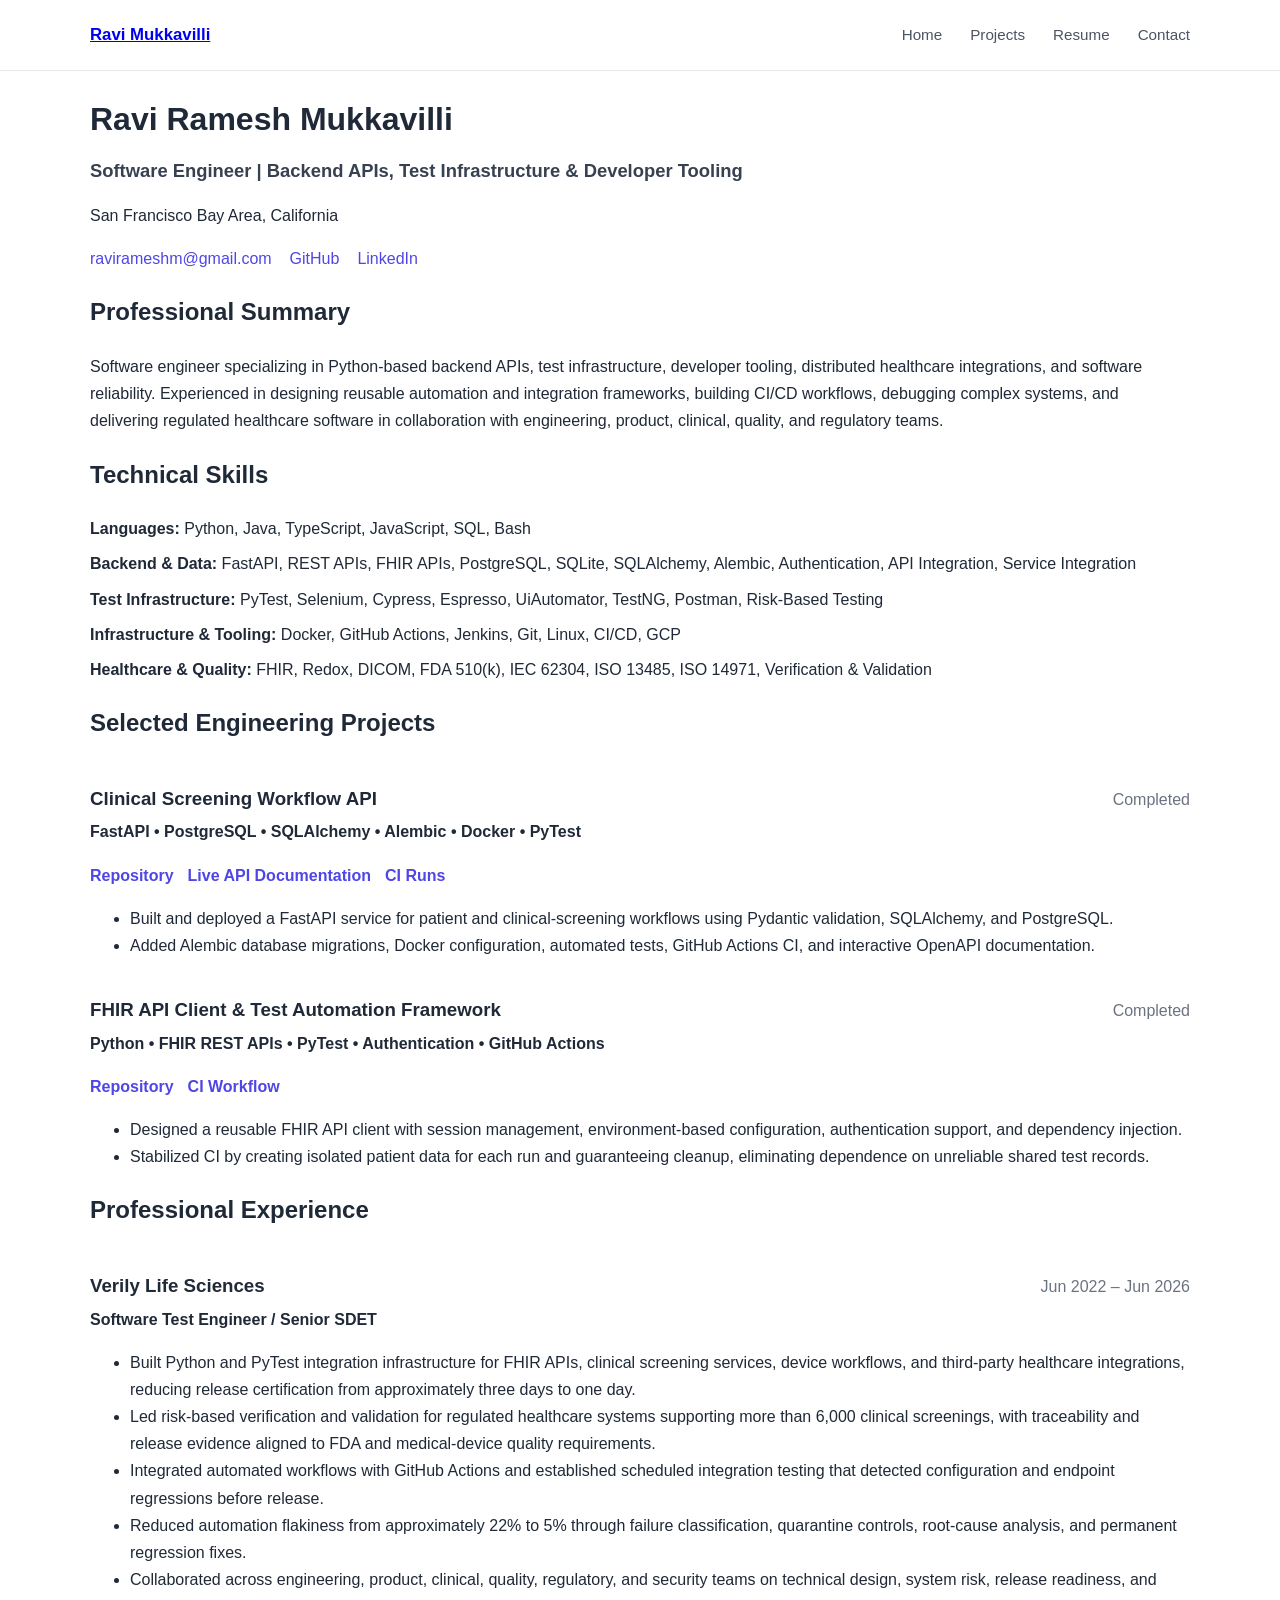
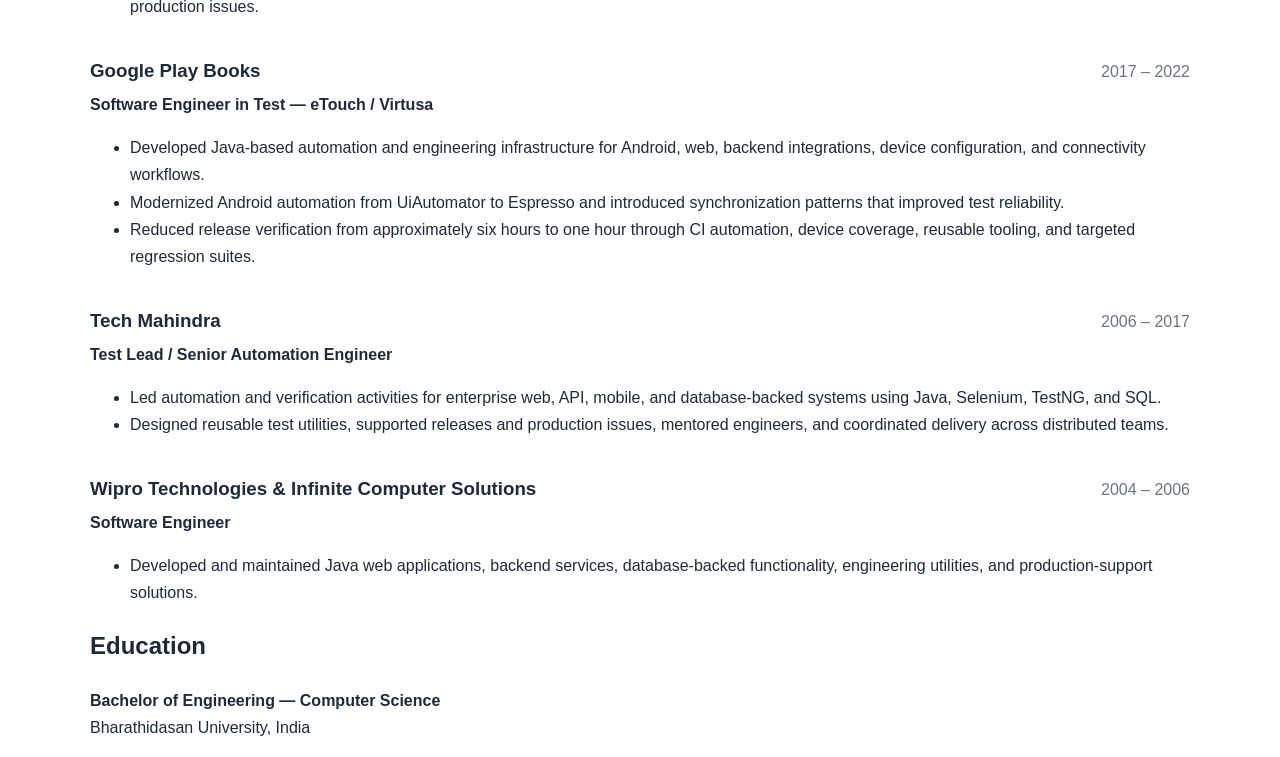
==== commit ca915272: "restore resume" ====
--- a/Resume.html
+++ b/Resume.html
@@ -3,489 +3,348 @@
 <head>
     <meta charset="UTF-8">
     <meta name="viewport" content="width=device-width, initial-scale=1.0">
-
-    <title>Ravi Mukkavilli | Backend Software Engineer</title>
-
     <meta
         name="description"
-        content="Backend Software Engineer portfolio focused on Python, Java, APIs, distributed systems, databases, reliability, and cloud engineering."
+        content="Resume of Ravi Ramesh Mukkavilli — Software Engineer specializing in backend APIs, test infrastructure, developer tooling, and healthcare systems."
     >
-
+    <title>Ravi Mukkavilli | Resume</title>
     <link rel="stylesheet" href="styles.css">
+
+    <style>
+        .resume-header h1 {
+            margin-bottom: 8px;
+        }
+
+        .resume-title {
+            margin: 0 0 12px;
+            color: #374151;
+            font-size: 1.15rem;
+        }
+
+        .resume-contact {
+            display: flex;
+            flex-wrap: wrap;
+            gap: 8px 18px;
+            margin-top: 12px;
+        }
+
+        .resume-contact a {
+            color: #4f46e5;
+            text-decoration: none;
+        }
+
+        .resume-contact a:hover,
+        .resume-links a:hover {
+            text-decoration: underline;
+        }
+
+        .resume-job-header {
+            display: flex;
+            justify-content: space-between;
+            align-items: baseline;
+            gap: 20px;
+        }
+
+        .resume-job-header h3 {
+            margin-bottom: 4px;
+        }
+
+        .resume-date {
+            color: #6b7280;
+            white-space: nowrap;
+        }
+
+        .resume-role {
+            margin-top: 0;
+            font-weight: 600;
+        }
+
+        .resume-links {
+            display: flex;
+            flex-wrap: wrap;
+            gap: 14px;
+            margin: 8px 0 12px;
+        }
+
+        .resume-links a {
+            color: #4f46e5;
+            font-weight: 600;
+            text-decoration: none;
+        }
+
+        .resume-skills p {
+            margin: 8px 0;
+        }
+
+        @media (max-width: 700px) {
+            .resume-job-header {
+                display: block;
+            }
+
+            .resume-date {
+                display: block;
+                margin-bottom: 4px;
+            }
+        }
+
+        @media print {
+            .navbar {
+                display: none;
+            }
+
+            .resume-page {
+                padding-top: 0;
+            }
+
+            a {
+                color: inherit !important;
+                text-decoration: none !important;
+            }
+
+            .resume-job,
+            .resume-section {
+                break-inside: avoid;
+            }
+        }
+    </style>
 </head>
 
 <body>
-
-    <!-- Navigation -->
-    <nav class="navbar">
+    <nav class="navbar" aria-label="Primary navigation">
         <div class="container nav-content">
-            <div class="logo">Ravi Mukkavilli</div>
+            <div class="logo">
+                <a href="index.html">Ravi Mukkavilli</a>
+            </div>
 
             <div class="nav-links">
-                <a href="#about">About</a>
-                <a href="#projects">Projects</a>
-                <a href="#experience">Experience</a>
-                <a href="#skills">Skills</a>
-                <a href="Resume.html">Resume</a>
-                <a href="#contact">Contact</a>
+                <a href="index.html">Home</a>
+                <a href="index.html#projects">Projects</a>
+                <a href="Resume.html" aria-current="page">Resume</a>
+                <a href="index.html#contact">Contact</a>
             </div>
         </div>
     </nav>
 
-
-    <!-- Hero -->
-    <header class="hero">
+    <main class="resume-page">
         <div class="container">
-
-            <p class="eyebrow">BACKEND SOFTWARE ENGINEERING</p>
-
-            <h1>
-                Building reliable APIs,
-                backend systems,
-                and engineering infrastructure.
-            </h1>
-
-            <p class="hero-text">
-                Software engineer with experience in Python, Java,
-                API integrations, distributed systems, CI/CD,
-                debugging, and software reliability.
-            </p>
-
-            <div class="hero-buttons">
-
-                <a
-                    class="button primary"
-                    href="https://github.com/rmukkavilli"
-                    target="_blank"
-                    rel="noopener noreferrer"
-                >
-                    View GitHub
-                </a>
-
-                <a class="button secondary"
-                        href="Resume.html">
-                        View Resume
-                </a>
-
-                <a
-                    class="button secondary"
-                    href="#projects"
-                >
-                    View Projects
-                </a>
-
-            </div>
-
-        </div>
-    </header>
-
-
-    <main>
-
-        <!-- About -->
-        <section id="about" class="section">
-            <div class="container">
-
-                <p class="section-label">ABOUT</p>
-                <h2>Engineering background</h2>
-
-                <p class="section-intro">
-                    My experience spans software development,
-                    test infrastructure, backend/API integration,
-                    distributed systems, and engineering productivity.
-                    I am currently focused on building production-style
-                    backend systems using Python and modern backend
-                    engineering practices.
-                </p>
-
-                <p>
-                    My work has involved developing reusable software
-                    components, integrating APIs and backend services,
-                    troubleshooting complex distributed-system failures,
-                    improving CI/CD workflows, and designing automation
-                    that improves engineering efficiency and reliability.
-                </p>
-
-            </div>
-        </section>
-
-
-        <!-- Projects -->
-        <section id="projects" class="section alternate">
-            <div class="container">
-
-                <p class="section-label">PROJECTS</p>
-                <h2>Backend engineering projects</h2>
-
-                <div class="project-grid">
-
-                    <article class="project-card">
-
-                        <div class="project-status completed">
-                            LIVE / COMPLETED
-                        </div>
-
-                        <h3>Clinical Screening Workflow API</h3>
-
-                        <p>
-                            Production-deployed REST API for managing
-                            patients and clinical screening workflows,
-                            backed by PostgreSQL on Render.
-                        </p>
-
-                        <div class="tags">
-                            <span>Python</span>
-                            <span>FastAPI</span>
-                            <span>PostgreSQL</span>
-                            <span>SQLAlchemy</span>
-                            <span>Alembic</span>
-                            <span>PyTest</span>
-                            <span>GitHub Actions</span>
-                            <span>Docker</span>
-                            <span>Render</span>
-                        </div>
-
-                        <p class="project-goal">
-                           Implemented relational data models, database
-                           migrations, validation, filtering, screening-status
-                           updates, health checks, 21 automated tests, and
-                           multi-version CI with GitHub Actions.
-                        </p>
-
-                        <p class="project-goal">
-                            <a
-                                href="https://github.com/rmukkavilli/clinical-screening-api"
-                                target="_blank"
-                                rel="noopener noreferrer"
-                            >
-                                GitHub Repository
-                            </a>
-                            &middot;
-                            <a
-                                href="https://backend-project-api-cswq.onrender.com/docs"
-                                target="_blank"
-                                rel="noopener noreferrer"
-                            >
-                                Live API Docs
-                            </a>
-                            &middot;
-                            <a
-                                href="https://github.com/rmukkavilli/clinical-screening-api/actions"
-                                target="_blank"
-                                rel="noopener noreferrer"
-                            >
-                                View CI Runs
-                            </a>
-                        </p>
-
-                    </article>
-
-
-                    <article class="project-card">
-
-                        <div class="project-status completed">
-                            COMPLETED
-                        </div>
-
-                        <h3>Agentic API Reliability Checker</h3>
-
-                        <p>
-                            Read-only AI agent that orchestrates API inspection
-                            tools and produces evidence-based reliability reports
-                            for health and core business endpoints.
-                        </p>
-
-                        <div class="tags">
-                            <span>Python</span>
-                            <span>OpenAI Agents SDK</span>
-                            <span>Gemini</span>
-                            <span>HTTPX</span>
-                            <span>AsyncIO</span>
-                            <span>Tool Calling</span>
-                            <span>API Contract Validation</span>
-                        </div>
-
-                        <p class="project-goal">
-                            Implemented asynchronous, read-only checks for health,
-                            patient, and screening endpoints with HTTP-status,
-                            JSON-shape, and record-count validation. The agent must
-                            call every registered tool, report only verified
-                            evidence, and avoid destructive requests.
-                        </p>
-
-                        <img
-                            src="assets/reliability-check-run.png"
-                            alt="GitHub Actions log showing the API Reliability Agent's report: health, screening, and patient endpoints all passing with HTTP 200 responses"
-                            class="project-screenshot"
-                            loading="lazy"
-                        >
-
-                        <p class="project-goal">
-                            <a
-                                href="https://github.com/rmukkavilli/api-reliability-agent"
-                                target="_blank"
-                                rel="noopener noreferrer"
-                            >
-                                GitHub Repository
-                            </a>
-                            &middot;
-                            <a
-                                href="https://github.com/rmukkavilli/api-reliability-agent/actions/workflows/demo.yaml"
-                                target="_blank"
-                                rel="noopener noreferrer"
-                            >
-                                Run Live Demo
-                            </a>
-                            &middot;
-                            <a
-                                href="https://github.com/rmukkavilli/api-reliability-agent#run-the-demo"
-                                target="_blank"
-                                rel="noopener noreferrer"
-                            >
-                                Setup Instructions
-                            </a>
-                            &middot;
-                            <a
-                                href="https://backend-project-api-cswq.onrender.com/docs"
-                                target="_blank"
-                                rel="noopener noreferrer"
-                            >
-                                Target API Docs
-                            </a>
-                        </p>
-
-                    </article>
-
-
-                    <article class="project-card">
-
-                      <div class="project-status completed">
-                         COMPLETED
-                      </div>
-
-                        <h3>FHIR API Client &amp; Test Automation Framework</h3>
-
-                        <p>
-                            Reusable Python and PyTest framework for authenticated
-                            FHIR REST API integration testing with isolated
-                            test-data lifecycle management.
-                        </p>
-
-                        <div class="tags">
-                            <span>Python</span>
-                            <span>FHIR</span>
-                            <span>REST</span>
-                            <span>Authentication</span>
-                            <span>PyTest</span>
-                            <span>GitHub Actions</span>
-                        </div>
-
-                        <p class="project-goal">
-                            Implemented configurable environments, bearer-token
-                            authentication, request timeouts, dependency injection,
-                            Patient create/read/search/delete workflows, unique
-                            per-run test data, automatic cleanup, and CI validation.
-                        </p>
-
-                        <p class="project-goal">
-                            <a
-                                href="https://github.com/rmukkavilli/rmukkavilli/tree/main/pytest-fhir"
-                                target="_blank"
-                                rel="noopener noreferrer"
-                            >
-                                GitHub Repository
-                            </a>
-
-                            &middot;
-
-                            <a
-                                href="https://github.com/rmukkavilli/rmukkavilli/actions/workflows/workflow.yaml"
-                                target="_blank"
-                                rel="noopener noreferrer"
-                            >
-                                View FHIR CI Runs
-                            </a>
-                        </p>
-
-                    </article>
-
-                </div>
-
-            </div>
-        </section>
-
-
-        <!-- Experience -->
-        <section id="experience" class="section">
-            <div class="container">
-
-                <p class="section-label">EXPERIENCE</p>
-                <h2>Engineering experience</h2>
-
-                <div class="experience-item">
-
-                    <h3>Verily Life Sciences</h3>
-                    <p class="role">
-                        Software Engineering, APIs & Test Infrastructure
-                    </p>
-
-                    <p>
-                        Built Python-based API and integration
-                        infrastructure, automated distributed healthcare
-                        workflows, improved CI/CD feedback, and
-                        investigated complex failures across application,
-                        backend, cloud, device, and external-service layers.
-                    </p>
-
-                </div>
-
-
-                <div class="experience-item">
-
-                    <h3>Google Play Books</h3>
-                    <p class="role">
-                        Software Engineering in Test & Engineering Infrastructure
-                    </p>
-
-                    <p>
-                        Developed reusable Java automation and engineering
-                        infrastructure, modernized Android frameworks,
-                        supported backend integrations, and improved
-                        release engineering workflows.
-                    </p>
-
-                </div>
-
-
-                <div class="experience-item">
-
-                    <h3>Earlier Software Engineering</h3>
-                    <p class="role">
-                        Java Web & Backend Development
-                    </p>
-
-                    <p>
-                        Developed Java web applications, backend services,
-                        database-backed functionality, automation tools,
-                        and production-support solutions.
-                    </p>
-
-                </div>
-
-            </div>
-        </section>
-
-
-        <!-- Skills -->
-        <section id="skills" class="section alternate">
-            <div class="container">
-
-                <p class="section-label">SKILLS</p>
-                <h2>Technical focus</h2>
-
-                <div class="skills-grid">
-
-                    <div class="skill-group">
-                        <h3>Languages</h3>
-                        <p>Python</p>
-                        <p>Java</p>
-                        <p>TypeScript</p>
-                        <p>JavaScript</p>
-                        <p>SQL</p>
-                    </div>
-
-                    <div class="skill-group">
-                        <h3>Backend &amp; Databases</h3>
-
-                        <p>FastAPI</p>
-                        <p>REST APIs</p>
-                        <p>API Integration</p>
-                        <p>Authentication</p>
-                        <p>Service Integration</p>
-                        <p>Distributed Systems</p>
-                        <p>PostgreSQL</p>
-                        <p>SQLite</p>
-                        <p>SQLAlchemy</p>
-                        <p>Alembic</p>
-                    </div>
-
-                    <div class="skill-group">
-                        <h3>Engineering</h3>
-                        <p>Object-Oriented Design</p>
-                        <p>Data Structures</p>
-                        <p>Algorithms</p>
-                        <p>Debugging</p>
-                        <p>Root Cause Analysis</p>
-                    </div>
-
-                    <div class="skill-group">
-                        <h3>Infrastructure</h3>
-
-                        <p>Docker</p>
-                        <p>GitHub Actions</p>
-                        <p>Jenkins</p>
-                        <p>Git</p>
-                        <p>Linux</p>
-                        <p>CI/CD</p>
-                    </div>
-
-                </div>
-
-            </div>
-        </section>
-
-
-        <!-- Contact -->
-        <section id="contact" class="section contact-section">
-            <div class="container">
-
-                <p class="section-label">CONTACT</p>
-
-                <h2>Let's connect</h2>
-
-                <p>
-                    I'm interested in backend software engineering,
-                    developer infrastructure, distributed systems,
-                    and API-focused engineering opportunities.
-                </p>
-
-                <div class="contact-links">
-
-                    <a
-                        href="https://github.com/rmukkavilli"
-                        target="_blank"
-                        rel="noopener noreferrer"
-                    >
-                        GitHub
-                    </a>
-
-                    <!-- Replace this with your LinkedIn URL -->
+            <header class="resume-header">
+                <h1>Ravi Ramesh Mukkavilli</h1>
+                <h2 class="resume-title">
+                    Software Engineer | Backend APIs, Test Infrastructure &amp; Developer Tooling
+                </h2>
+                <p>San Francisco Bay Area, California</p>
+
+                <div class="resume-contact">
+                    <a href="mailto:ravirameshm@gmail.com">ravirameshm@gmail.com</a>
+                    <a href="https://github.com/rmukkavilli" target="_blank" rel="noopener noreferrer">GitHub</a>
                     <a
                         href="https://www.linkedin.com/in/ravi-ramesh-mukkavilli-1392806a/"
                         target="_blank"
                         rel="noopener noreferrer"
-                    >
-                        LinkedIn
-                    </a>
-
-                    <!-- Replace this with your email -->
-                    <a href="mailto:ravirameshm@gmail.com">Email</a>
-
+                    >LinkedIn</a>
                 </div>
-
-            </div>
-        </section>
-
+            </header>
+
+            <section class="resume-section">
+                <h2>Professional Summary</h2>
+                <p>
+                    Software engineer specializing in Python-based backend APIs, test infrastructure,
+                    developer tooling, distributed healthcare integrations, and software reliability.
+                    Experienced in designing reusable automation and integration frameworks, building
+                    CI/CD workflows, debugging complex systems, and delivering regulated healthcare
+                    software in collaboration with engineering, product, clinical, quality, and
+                    regulatory teams.
+                </p>
+            </section>
+
+            <section class="resume-section resume-skills">
+                <h2>Technical Skills</h2>
+                <p><strong>Languages:</strong> Python, Java, TypeScript, JavaScript, SQL, Bash</p>
+                <p>
+                    <strong>Backend &amp; Data:</strong> FastAPI, REST APIs, FHIR APIs, PostgreSQL,
+                    SQLite, SQLAlchemy, Alembic, Authentication, API Integration, Service Integration
+                </p>
+                <p>
+                    <strong>Test Infrastructure:</strong> PyTest, Selenium, Cypress, Espresso,
+                    UiAutomator, TestNG, Postman, Risk-Based Testing
+                </p>
+                <p>
+                    <strong>Infrastructure &amp; Tooling:</strong> Docker, GitHub Actions, Jenkins,
+                    Git, Linux, CI/CD, GCP
+                </p>
+                <p>
+                    <strong>Healthcare &amp; Quality:</strong> FHIR, Redox, DICOM, FDA 510(k),
+                    IEC 62304, ISO 13485, ISO 14971, Verification &amp; Validation
+                </p>
+            </section>
+
+            <section class="resume-section">
+                <h2>Selected Engineering Projects</h2>
+
+                <article class="resume-job">
+                    <div class="resume-job-header">
+                        <h3>Clinical Screening Workflow API</h3>
+                        <span class="resume-date">Completed</span>
+                    </div>
+                    <p class="resume-role">FastAPI • PostgreSQL • SQLAlchemy • Alembic • Docker • PyTest</p>
+                    <div class="resume-links">
+                        <a
+                            href="https://github.com/rmukkavilli/clinical-screening-api"
+                            target="_blank"
+                            rel="noopener noreferrer"
+                        >Repository</a>
+                        <a
+                            href="https://backend-project-api-cswq.onrender.com/docs"
+                            target="_blank"
+                            rel="noopener noreferrer"
+                        >Live API Documentation</a>
+                        <a
+                          git@github.com:rmukkavilli/api-reliability-agent.git  href="https://github.com/rmukkavilli/clinical-screening-api/actions"
+                            target="_blank"
+                            rel="noopener noreferrer"
+                        >CI Runs</a>
+                    </div>
+                    <ul>
+                        <li>
+                            Built and deployed a FastAPI service for patient and clinical-screening
+                            workflows using Pydantic validation, SQLAlchemy, and PostgreSQL.
+                        </li>
+                        <li>
+                            Added Alembic database migrations, Docker configuration, automated tests,
+                            GitHub Actions CI, and interactive OpenAPI documentation.
+                        </li>
+                    </ul>
+                </article>
+
+                <article class="resume-job">
+                    <div class="resume-job-header">
+                        <h3>FHIR API Client &amp; Test Automation Framework</h3>
+                        <span class="resume-date">Completed</span>
+                    </div>
+                    <p class="resume-role">Python • FHIR REST APIs • PyTest • Authentication • GitHub Actions</p>
+                    <div class="resume-links">
+                        <a
+                            href="https://github.com/rmukkavilli/rmukkavilli/tree/main/pytest-fhir"
+                            target="_blank"
+                            rel="noopener noreferrer"
+                        >Repository</a>
+                        <a
+                            href="https://github.com/rmukkavilli/rmukkavilli/actions/workflows/workflow.yaml"
+                            target="_blank"
+                            rel="noopener noreferrer"
+                        >CI Workflow</a>
+                    </div>
+                    <ul>
+                        <li>
+                            Designed a reusable FHIR API client with session management, environment-based
+                            configuration, authentication support, and dependency injection.
+                        </li>
+                        <li>
+                            Stabilized CI by creating isolated patient data for each run and guaranteeing
+                            cleanup, eliminating dependence on unreliable shared test records.
+                        </li>
+                    </ul>
+                </article>
+            </section>
+
+            <section class="resume-section">
+                <h2>Professional Experience</h2>
+
+                <article class="resume-job">
+                    <div class="resume-job-header">
+                        <h3>Verily Life Sciences</h3>
+                        <span class="resume-date">Jun 2022 – Jun 2026</span>
+                    </div>
+                    <p class="resume-role">Software Test Engineer / Senior SDET</p>
+                    <ul>
+                        <li>
+                            Built Python and PyTest integration infrastructure for FHIR APIs, clinical
+                            screening services, device workflows, and third-party healthcare integrations,
+                            reducing release certification from approximately three days to one day.
+                        </li>
+                        <li>
+                            Led risk-based verification and validation for regulated healthcare systems
+                            supporting more than 6,000 clinical screenings, with traceability and release
+                            evidence aligned to FDA and medical-device quality requirements.
+                        </li>
+                        <li>
+                            Integrated automated workflows with GitHub Actions and established scheduled
+                            integration testing that detected configuration and endpoint regressions before release.
+                        </li>
+                        <li>
+                            Reduced automation flakiness from approximately 22% to 5% through failure
+                            classification, quarantine controls, root-cause analysis, and permanent regression fixes.
+                        </li>
+                        <li>
+                            Collaborated across engineering, product, clinical, quality, regulatory, and
+                            security teams on technical design, system risk, release readiness, and production issues.
+                        </li>
+                    </ul>
+                </article>
+
+                <article class="resume-job">
+                    <div class="resume-job-header">
+                        <h3>Google Play Books</h3>
+                        <span class="resume-date">2017 – 2022</span>
+                    </div>
+                    <p class="resume-role">Software Engineer in Test — eTouch / Virtusa</p>
+                    <ul>
+                        <li>
+                            Developed Java-based automation and engineering infrastructure for Android,
+                            web, backend integrations, device configuration, and connectivity workflows.
+                        </li>
+                        <li>
+                            Modernized Android automation from UiAutomator to Espresso and introduced
+                            synchronization patterns that improved test reliability.
+                        </li>
+                        <li>
+                            Reduced release verification from approximately six hours to one hour through
+                            CI automation, device coverage, reusable tooling, and targeted regression suites.
+                        </li>
+                    </ul>
+                </article>
+
+                <article class="resume-job">
+                    <div class="resume-job-header">
+                        <h3>Tech Mahindra</h3>
+                        <span class="resume-date">2006 – 2017</span>
+                    </div>
+                    <p class="resume-role">Test Lead / Senior Automation Engineer</p>
+                    <ul>
+                        <li>
+                            Led automation and verification activities for enterprise web, API, mobile,
+                            and database-backed systems using Java, Selenium, TestNG, and SQL.
+                        </li>
+                        <li>
+                            Designed reusable test utilities, supported releases and production issues,
+                            mentored engineers, and coordinated delivery across distributed teams.
+                        </li>
+                    </ul>
+                </article>
+
+                <article class="resume-job">
+                    <div class="resume-job-header">
+                        <h3>Wipro Technologies &amp; Infinite Computer Solutions</h3>
+                        <span class="resume-date">2004 – 2006</span>
+                    </div>
+                    <p class="resume-role">Software Engineer</p>
+                    <ul>
+                        <li>
+                            Developed and maintained Java web applications, backend services,
+                            database-backed functionality, engineering utilities, and production-support solutions.
+                        </li>
+                    </ul>
+                </article>
+            </section>
+
+            <section class="resume-section">
+                <h2>Education</h2>
+                <p>
+                    <strong>Bachelor of Engineering — Computer Science</strong><br>
+                    Bharathidasan University, India
+                </p>
+            </section>
+        </div>
     </main>
-
-
-    <footer>
-        <div class="container">
-            <p>
-                © 2026 Ravi Mukkavilli
-            </p>
-        </div>
-    </footer>
-
 </body>
 </html>
